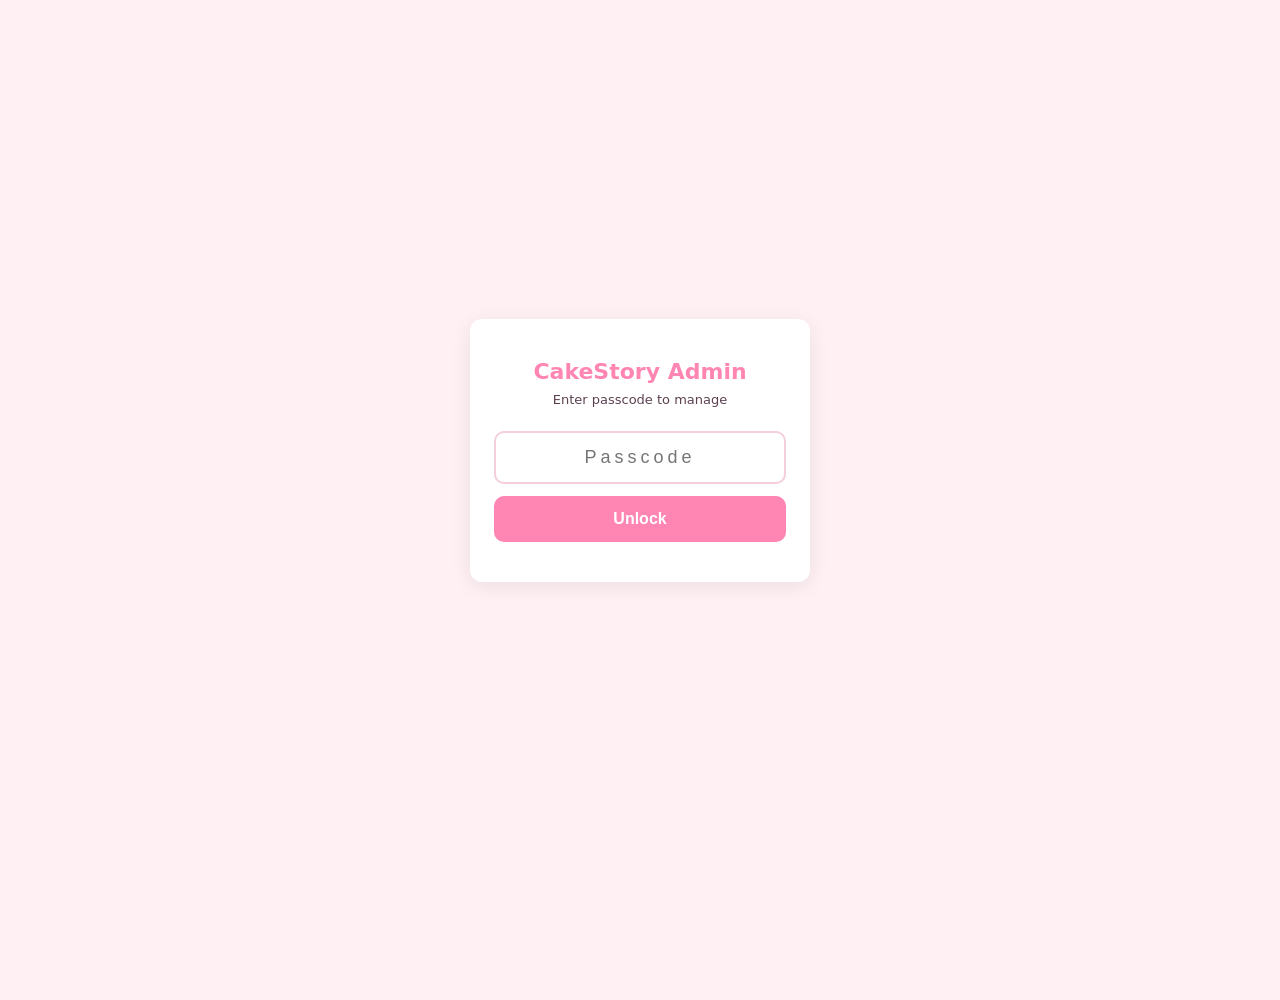
==== admin.html @ 7c19ac12 "add mobile admin CMS panel with localStorage sync" ====
<!DOCTYPE html>
<html lang="en">
<head>
<meta charset="UTF-8">
<meta name="viewport" content="width=device-width,initial-scale=1,maximum-scale=1,user-scalable=no">
<title>CakeStory Admin</title>
<style>
:root{--pink:#FFAEC9;--pink-dark:#FF85B3;--pink-light:#FFE4EE;--green:#8DD47C;--white:#fff;--bg:#fff0f4;--text:#2d1a22;--text-light:#5c4050;--border:#f2cfda;--radius:12px}
*,*::before,*::after{box-sizing:border-box;margin:0;padding:0}
body{font-family:'Segoe UI',system-ui,sans-serif;background:var(--bg);color:var(--text);padding-bottom:100px;-webkit-tap-highlight-color:transparent}
input,textarea,select{font-size:16px}
.lock{display:flex;flex-direction:column;align-items:center;justify-content:center;min-height:100vh;padding:20px}
.lock-card{background:var(--white);border-radius:var(--radius);padding:40px 24px;text-align:center;box-shadow:0 4px 20px rgba(0,0,0,0.08);width:100%;max-width:340px}
.lock-card h1{font-size:22px;color:var(--pink-dark);margin-bottom:8px}
.lock-card p{font-size:13px;color:var(--text-light);margin-bottom:24px}
.lock-card input{width:100%;padding:14px;border:2px solid var(--border);border-radius:10px;text-align:center;font-size:18px;letter-spacing:4px;outline:none;transition:border .2s}
.lock-card input:focus{border-color:var(--pink-dark)}
.lock-card button{width:100%;padding:14px;margin-top:12px;background:var(--pink-dark);color:var(--white);border:none;border-radius:10px;font-size:16px;font-weight:600;cursor:pointer}
.lock-err{color:#e74c3c;font-size:13px;margin-top:8px;display:none}
.hidden{display:none!important}
.header{position:sticky;top:0;z-index:100;background:var(--white);border-bottom:1px solid var(--border);padding:12px 16px;display:flex;align-items:center;justify-content:space-between}
.header h2{font-size:17px;color:var(--pink-dark)}
.header button{background:var(--pink-dark);color:var(--white);border:none;padding:8px 18px;border-radius:20px;font-size:14px;font-weight:600;cursor:pointer}
.tabs{display:flex;overflow-x:auto;gap:6px;padding:10px 16px;background:var(--white);border-bottom:1px solid var(--border);-webkit-overflow-scrolling:touch}
.tab{padding:8px 16px;border-radius:20px;font-size:13px;font-weight:500;white-space:nowrap;cursor:pointer;border:1px solid var(--border);background:var(--white);color:var(--text-light);flex-shrink:0;transition:all .2s}
.tab.active{background:var(--pink-dark);color:var(--white);border-color:var(--pink-dark)}
.content{padding:16px}
.card{background:var(--white);border-radius:var(--radius);padding:16px;margin-bottom:16px;box-shadow:0 1px 4px rgba(0,0,0,0.04)}
.card-title{font-size:15px;font-weight:600;margin-bottom:14px;color:var(--pink-dark);display:flex;align-items:center;gap:8px}
.card-title::before{content:'';width:4px;height:18px;background:var(--pink-dark);border-radius:2px}
label{display:block;font-size:13px;font-weight:600;color:var(--text-light);margin-bottom:4px}
label .required{color:#e74c3c;font-size:11px;font-weight:400;margin-left:4px}
input[type="text"],input[type="url"],textarea,select{width:100%;padding:12px;border:2px solid var(--border);border-radius:10px;font-size:15px;color:var(--text);background:var(--white);outline:none;margin-bottom:12px;transition:border .2s;-webkit-appearance:none}
input:focus,textarea:focus,select:focus{border-color:var(--pink-dark)}
textarea{resize:vertical;min-height:80px}
select{appearance:none;background-image:url("data:image/svg+xml,%3Csvg xmlns='http://www.w3.org/2000/svg' width='12' height='12' viewBox='0 0 12 12'%3E%3Cpath d='M6 8L1 3h10z' fill='%23a87d8e'/%3E%3C/svg%3E");background-repeat:no-repeat;background-position:right 12px center;padding-right:36px}
.inline-group{display:grid;grid-template-columns:1fr 1fr;gap:10px}
.field-note{font-size:11px;color:var(--text-light);margin-top:-8px;margin-bottom:12px}
.preview-thumb{width:100%;height:140px;object-fit:cover;border-radius:8px;margin-bottom:8px;background:var(--bg);border:1px dashed var(--border)}
.no-preview{width:100%;height:140px;border-radius:8px;margin-bottom:8px;background:var(--bg);border:2px dashed var(--border);display:flex;align-items:center;justify-content:center;color:var(--text-light);font-size:13px}
.img-url-row{display:flex;gap:8px}
.img-url-row input{flex:1;margin-bottom:0}
.img-url-row button{padding:12px 16px;background:var(--pink-light);color:var(--pink-dark);border:none;border-radius:10px;font-size:13px;font-weight:600;cursor:pointer;white-space:nowrap}
.feature-row{display:flex;gap:8px;margin-bottom:8px;align-items:center}
.feature-row input{flex:1;margin-bottom:0}
.feature-row button{width:36px;height:36px;border-radius:50%;border:1px solid var(--border);background:var(--white);font-size:18px;cursor:pointer;display:flex;align-items:center;justify-content:center;color:var(--text-light);flex-shrink:0}
.feature-row button.del{color:#e74c3c}
.add-btn{display:inline-block;padding:8px 16px;border:2px dashed var(--border);border-radius:10px;background:none;color:var(--pink-dark);font-size:13px;font-weight:600;cursor:pointer;margin-top:8px;width:100%;text-align:center}
.floating-save{position:fixed;bottom:20px;left:16px;right:16px;background:var(--pink-dark);color:var(--white);padding:16px;border-radius:14px;text-align:center;font-size:17px;font-weight:700;cursor:pointer;z-index:200;box-shadow:0 6px 24px rgba(255,133,179,0.4);border:none;transition:transform .2s,box-shadow .2s}
.floating-save:active{transform:scale(0.97)}
.floating-save.saved{background:var(--green);box-shadow:0 6px 24px rgba(141,212,124,0.4)}
.toast{position:fixed;top:20px;left:50%;transform:translateX(-50%);background:#2d1a22;color:var(--white);padding:12px 24px;border-radius:20px;font-size:14px;font-weight:500;z-index:300;opacity:0;transition:opacity .3s;pointer-events:none}
.toast.show{opacity:1}
.logout-btn{background:none;border:1px solid var(--border);color:var(--text-light);padding:6px 14px;border-radius:16px;font-size:13px;cursor:pointer}
.file-upload-area{border:2px dashed var(--border);border-radius:10px;padding:20px;text-align:center;margin-bottom:12px;cursor:pointer;transition:border .2s}
.file-upload-area:hover{border-color:var(--pink-dark)}
.file-upload-area p{font-size:13px;color:var(--text-light)}
.file-upload-area .icon{font-size:32px;margin-bottom:4px}
.file-upload-area input{display:none}
</style>
</head>
<body>
<div class="lock" id="lockScreen">
  <div class="lock-card">
    <h1>CakeStory Admin</h1>
    <p>Enter passcode to manage</p>
    <input type="password" id="passcode" placeholder="Passcode" maxlength="20" autocomplete="off">
    <button onclick="unlock()">Unlock</button>
    <p class="lock-err" id="lockErr">Wrong passcode</p>
  </div>
</div>
<div class="hidden" id="adminPanel">
  <div class="header">
    <h2>CakeStory CMS</h2>
    <div style="display:flex;gap:8px">
      <button class="logout-btn" onclick="lockScreen()">Lock</button>
      <button onclick="saveAll()" id="topSaveBtn">Save</button>
    </div>
  </div>
  <div class="tabs" id="tabs">
    <div class="tab active" data-tab="hero">Hero</div>
    <div class="tab" data-tab="courses">Courses</div>
    <div class="tab" data-tab="gallery">Gallery</div>
    <div class="tab" data-tab="pricing">Pricing</div>
    <div class="tab" data-tab="instructors">Instructors</div>
    <div class="tab" data-tab="contact">Contact</div>
  </div>
  <div class="content" id="tabContent"></div>
  <button class="floating-save" id="floatingSave" onclick="saveAll()">Save Changes</button>
</div>
<div class="toast" id="toast"></div>

<script>
const PASSCODE = 'cake2025';
let data = null;
let activeTab = 'hero';
let imageCache = {};

function loadDefaults() {
  return {
    hero: {
      brand: 'CakeStory - Cbe',
      badge: 'Award-Winning Cake School',
      title: 'Master the <em>Art</em> of Cake Crafting',
      description: 'From buttercream basics to advanced sugar flowers — learn from industry professionals in our state-of-the-art teaching studio. Your journey to becoming a cake artist starts here.',
      image: 'images/hero-bg.jpg'
    },
    about: {
      label: 'About Us',
      title: 'Where Passion Meets Profession',
      body: 'Founded in 2018, <strong>CakestoryCbe Studio</strong> has trained over 1,200 students in the fine art of cake decoration. Whether you\'re a complete beginner or a seasoned baker looking to refine your skills, our hands-on curriculum meets you where you are.',
      body2: 'We believe cake decorating is equal parts science and creativity. Our instructors bring decades of combined industry experience — from Michelin-starred pastry kitchens to winning international competitions. Every class is limited to <strong>8 students</strong> so you get the attention you deserve.',
      image: 'images/about.png',
      stat1: '1,200+',
      stat1Label: 'Students Trained',
      stat2: '50+',
      stat2Label: 'Course Modules',
      stat3: '98%',
      stat3Label: 'Satisfaction Rate'
    },
    courses: [
      {name:'Cake Foundations',level:'Beginner',description:'Master the essentials — sponge baking, buttercream smoothing, piping basics, and simple fondant work. No experience needed.',price:'$450',duration:'6 Weeks',sessions:'12 Sessions',image:''},
      {name:'Artistic Cake Design',level:'Intermediate',description:'Dive into advanced piping, sugar flowers, hand-painting, tiered construction, and modern drip-cake techniques.',price:'$750',duration:'8 Weeks',sessions:'16 Sessions',image:''},
      {name:'Professional Masterclass',level:'Advanced',description:'Wedding cakes, sculpted cakes, sugar artistry, and business skills for launching your own cake studio.',price:'$1,200',duration:'12 Weeks',sessions:'24 Sessions',image:''}
    ],
    gallery: ['','','','','',''],
    pricing: [
      {name:'Starter',price:'$450',period:'6-week course',features:['Cake Foundations curriculum','12 hands-on sessions','All materials included','Take-home recipe book','Certificate of completion'],featured:false,icon:'🍰'},
      {name:'Artisan',price:'$750',period:'8-week course',features:['Everything in Starter, plus:','Advanced piping & sugar flowers','Tiered cake construction','Hand-painting techniques','Professional tool kit included','Portfolio photoshoot session'],featured:true,icon:'⭐'},
      {name:'Master',price:'$1,200',period:'12-week course',features:['Everything in Artisan, plus:','Wedding cake specialization','Sculpted & novelty cakes','Business launch coaching','Lifetime alumni community','Job placement assistance'],featured:false,icon:'🌟'}
    ],
    instructors: [
      {name:'Sarah Mitchell',role:'Head Pastry Instructor',bio:'Former executive pastry chef at The Ritz. 15+ years of experience in fine pastry and cake artistry.',image:''},
      {name:'David Chen',role:'Sugar Art Specialist',bio:'International sugar-craft competition winner. Known for his breathtaking hand-crafted sugar flowers.',image:''},
      {name:'Elena Rodriguez',role:'Wedding Cake Designer',bio:'Designed cakes for 300+ weddings. Specializes in multi-tier structures and delicate piping work.',image:''},
      {name:'Marcus Okonkwo',role:'Business & Branding Coach',bio:'Helps students turn their passion into a profitable cake business. Built his own bakery from the ground up.',image:''}
    ],
    contact: {address:'742 Sweet Avenue, Suite 101<br>Portland, OR 97201',phone:'(503) 555-0147',email:'hello@cakestorycbe.com',hours:'Mon – Fri: 9:00 AM – 7:00 PM<br>Saturday: 10:00 AM – 4:00 PM<br>Sunday: Closed'},
    testimonials: [
      {text:'I walked in not knowing how to hold a piping bag. Six months later, I landed my first wedding cake client. The instructors are incredibly patient and genuinely care about your progress.',name:'Amanda K.',role:'Cake Foundations Graduate, 2024'},
      {text:'The Masterclass was transformative. I left with a portfolio, a business plan, and the confidence to open my own cake studio. Best investment I\'ve ever made.',name:'James T.',role:'Masterclass Graduate, 2024'},
      {text:'I took the Artistic Cake Design course as a hobby baker. The sugar flower module alone was worth the price. My family couldn\'t believe I made the cake for my daughter\'s birthday!',name:'Priya M.',role:'Artistic Design Graduate, 2024'}
    ]
  };
}

function loadData() {
  const stored = localStorage.getItem('cakeStoryData');
  if (stored) {
    try {
      const parsed = JSON.parse(stored);
      data = deepMerge(loadDefaults(), parsed);
    } catch(e) {
      data = loadDefaults();
    }
  } else {
    data = loadDefaults();
  }
}

function deepMerge(target, source) {
  const output = JSON.parse(JSON.stringify(target));
  for (const key of Object.keys(source)) {
    if (source[key] && typeof source[key] === 'object' && !Array.isArray(source[key]) && output[key] && typeof output[key] === 'object' && !Array.isArray(output[key])) {
      output[key] = deepMerge(output[key], source[key]);
    } else {
      output[key] = source[key];
    }
  }
  return output;
}

function unlock() {
  const pass = document.getElementById('passcode').value;
  if (pass === PASSCODE) {
    document.getElementById('lockScreen').classList.add('hidden');
    document.getElementById('adminPanel').classList.remove('hidden');
    loadData();
    renderTab(activeTab);
    document.getElementById('passcode').value = '';
    document.getElementById('lockErr').style.display = 'none';
  } else {
    document.getElementById('lockErr').style.display = 'block';
  }
}

function lockScreen() {
  document.getElementById('lockScreen').classList.remove('hidden');
  document.getElementById('adminPanel').classList.add('hidden');
  localStorage.setItem('cakeStory_adminLocked', '1');
}

document.getElementById('passcode').addEventListener('keydown', function(e) {
  if (e.key === 'Enter') unlock();
});

window.addEventListener('DOMContentLoaded', function() {
  if (localStorage.getItem('cakeStory_adminLocked') === '1') {
    lockScreen();
  }
});

document.getElementById('tabs').addEventListener('click', function(e) {
  if (e.target.classList.contains('tab')) {
    document.querySelectorAll('.tab').forEach(t => t.classList.remove('active'));
    e.target.classList.add('active');
    activeTab = e.target.dataset.tab;
    renderTab(activeTab);
    window.scrollTo(0, 0);
  }
});

function toast(msg) {
  const t = document.getElementById('toast');
  t.textContent = msg;
  t.classList.add('show');
  clearTimeout(t._tid);
  t._tid = setTimeout(() => t.classList.remove('show'), 2000);
}

function saveAll() {
  if (!data) return;
  readFormData(activeTab);
  const diff = {};
  collectDiff(data, loadDefaults(), diff);
  localStorage.setItem('cakeStoryData', JSON.stringify(diff));
  const btn = document.getElementById('floatingSave');
  btn.textContent = 'Saved!';
  btn.classList.add('saved');
  setTimeout(() => { btn.textContent = 'Save Changes'; btn.classList.remove('saved'); }, 1800);
  toast('Saved! Main site will update.');
}

function collectDiff(current, defaults, output) {
  for (const key of Object.keys(current)) {
    if (Array.isArray(current[key])) {
      const arrDiff = [];
      let hasChange = false;
      for (let i = 0; i < current[key].length; i++) {
        if (typeof current[key][i] === 'object') {
          const itemDiff = {};
          collectDiff(current[key][i], (defaults[key] && defaults[key][i]) || {}, itemDiff);
          if (Object.keys(itemDiff).length > 0) { arrDiff[i] = itemDiff; hasChange = true; }
        } else if (current[key][i] !== ((defaults[key] && defaults[key][i] !== undefined) ? defaults[key][i] : '')) {
          if (!arrDiff[i]) arrDiff[i] = {};
          if (!arrDiff[i]._v) arrDiff[i] = current[key][i];
          hasChange = true;
        }
      }
      if (hasChange) output[key] = arrDiff;
    } else if (typeof current[key] === 'object' && current[key] !== null) {
      const subDiff = {};
      collectDiff(current[key], defaults[key] || {}, subDiff);
      if (Object.keys(subDiff).length > 0) output[key] = subDiff;
    } else if (current[key] !== defaults[key]) {
      output[key] = current[key];
    }
  }
}

function readFormData(tab) {
  if (tab === 'hero') {
    data.hero.title = document.getElementById('f_hero_title').value;
    data.hero.badge = document.getElementById('f_hero_badge').value;
    data.hero.description = document.getElementById('f_hero_desc').value;
    data.hero.image = document.getElementById('f_hero_image').value;
    data.about.title = document.getElementById('f_about_title').value;
    data.about.body = document.getElementById('f_about_body').value;
    data.about.body2 = document.getElementById('f_about_body2').value;
    data.about.image = document.getElementById('f_about_image').value;
    data.about.stat1 = document.getElementById('f_stat1').value;
    data.about.stat1Label = document.getElementById('f_stat1l').value;
    data.about.stat2 = document.getElementById('f_stat2').value;
    data.about.stat2Label = document.getElementById('f_stat2l').value;
    data.about.stat3 = document.getElementById('f_stat3').value;
    data.about.stat3Label = document.getElementById('f_stat3l').value;
  } else if (tab === 'courses') {
    data.courses.forEach((c, i) => {
      c.name = document.getElementById('fc_name' + i).value;
      c.level = document.getElementById('fc_level' + i).value;
      c.description = document.getElementById('fc_desc' + i).value;
      c.price = document.getElementById('fc_price' + i).value;
      c.duration = document.getElementById('fc_dur' + i).value;
      c.sessions = document.getElementById('fc_sess' + i).value;
      c.image = document.getElementById('fc_img' + i).value;
    });
  } else if (tab === 'gallery') {
    data.gallery.forEach((g, i) => {
      data.gallery[i] = document.getElementById('fg_img' + i).value;
    });
  } else if (tab === 'pricing') {
    data.pricing.forEach((p, i) => {
      p.name = document.getElementById('fp_name' + i).value;
      p.price = document.getElementById('fp_price' + i).value;
      p.period = document.getElementById('fp_period' + i).value;
      const featEls = document.querySelectorAll('[data-pricing=' + i + '] .feature-row input');
      p.features = Array.from(featEls).map(el => el.value).filter(v => v.trim());
    });
  } else if (tab === 'instructors') {
    data.instructors.forEach((ins, i) => {
      ins.name = document.getElementById('fi_name' + i).value;
      ins.role = document.getElementById('fi_role' + i).value;
      ins.bio = document.getElementById('fi_bio' + i).value;
      ins.image = document.getElementById('fi_img' + i).value;
    });
  } else if (tab === 'contact') {
    data.contact.address = document.getElementById('fc_addr').value;
    data.contact.phone = document.getElementById('fc_phone').value;
    data.contact.email = document.getElementById('fc_email').value;
    data.contact.hours = document.getElementById('fc_hours').value;
  }
}

function renderTab(tab) {
  readFormData(activeTab);
  const c = document.getElementById('tabContent');
  switch(tab) {
    case 'hero': c.innerHTML = renderHero(); break;
    case 'courses': c.innerHTML = renderCourses(); break;
    case 'gallery': c.innerHTML = renderGallery(); break;
    case 'pricing': c.innerHTML = renderPricing(); break;
    case 'instructors': c.innerHTML = renderInstructors(); break;
    case 'contact': c.innerHTML = renderContact(); break;
  }
}

function renderHero() {
  const h = data.hero, a = data.about;
  return `
  <div class="card"><div class="card-title">Hero Section</div>
    <label>Brand Name</label><input id="f_hero_brand" value="${esc(h.brand)}" disabled>
    <label>Badge</label><input id="f_hero_badge" value="${esc(h.badge)}">
    <label>Title <span class="required">(HTML allowed)</span></label><input id="f_hero_title" value="${esc(h.title)}">
    <label>Description</label><textarea id="f_hero_desc">${esc(h.description)}</textarea>
    <label>Hero Image URL</label><div class="img-url-row"><input id="f_hero_image" value="${esc(h.image)}"><button onclick="previewImg('f_hero_image','preview_hero')">Preview</button></div>
    ${previewHTML('preview_hero', h.image)}
  </div>
  <div class="card"><div class="card-title">About Section</div>
    <label>About Title</label><input id="f_about_title" value="${esc(a.title)}">
    <label>About Body 1 <span class="required">(HTML allowed)</span></label><textarea id="f_about_body">${esc(a.body)}</textarea>
    <label>About Body 2</label><textarea id="f_about_body2">${esc(a.body2)}</textarea>
    <label>About Image URL</label><div class="img-url-row"><input id="f_about_image" value="${esc(a.image)}"><button onclick="previewImg('f_about_image','preview_about')">Preview</button></div>
    ${previewHTML('preview_about', a.image)}
    <label>Stats</label>
    <div class="inline-group">
      <div><label>Stat 1 Number</label><input id="f_stat1" value="${esc(a.stat1)}"></div>
      <div><label>Stat 1 Label</label><input id="f_stat1l" value="${esc(a.stat1Label)}"></div>
    </div>
    <div class="inline-group">
      <div><label>Stat 2 Number</label><input id="f_stat2" value="${esc(a.stat2)}"></div>
      <div><label>Stat 2 Label</label><input id="f_stat2l" value="${esc(a.stat2Label)}"></div>
    </div>
    <div class="inline-group">
      <div><label>Stat 3 Number</label><input id="f_stat3" value="${esc(a.stat3)}"></div>
      <div><label>Stat 3 Label</label><input id="f_stat3l" value="${esc(a.stat3Label)}"></div>
    </div>
  </div>`;
}

function renderCourses() {
  return data.courses.map((c, i) => `
    <div class="card">
      <div class="card-title">Course ${i+1}</div>
      <label>Course Name</label><input id="fc_name${i}" value="${esc(c.name)}">
      <label>Level</label><select id="fc_level${i}">
        <option ${c.level==='Beginner'?'selected':''}>Beginner</option>
        <option ${c.level==='Intermediate'?'selected':''}>Intermediate</option>
        <option ${c.level==='Advanced'?'selected':''}>Advanced</option>
      </select>
      <label>Description</label><textarea id="fc_desc${i}">${esc(c.description)}</textarea>
      <div class="inline-group">
        <div><label>Price</label><input id="fc_price${i}" value="${esc(c.price)}" placeholder="$450"></div>
        <div><label>Duration</label><input id="fc_dur${i}" value="${esc(c.duration)}" placeholder="6 Weeks"></div>
      </div>
      <div class="inline-group">
        <div><label>Sessions</label><input id="fc_sess${i}" value="${esc(c.sessions)}" placeholder="12 Sessions"></div>
      </div>
      <label>Course Image URL</label><div class="img-url-row"><input id="fc_img${i}" value="${esc(c.image||'')}" placeholder="https://..."><button onclick="previewImg('fc_img${i}','preview_c${i}')">Preview</button></div>
      ${previewHTML('preview_c'+i, c.image||'')}
    </div>
  `).join('');
}

function renderGallery() {
  return data.gallery.map((g, i) => `
    <div class="card">
      <div class="card-title">Gallery Image ${i+1}</div>
      <label>Image URL</label>
      <div class="img-url-row"><input id="fg_img${i}" value="${esc(g||'')}" placeholder="https://..."><button onclick="previewImg('fg_img${i}','preview_g${i}')">Preview</button></div>
      ${previewHTML('preview_g'+i, g||'')}
    </div>
  `).join('');
}

function renderPricing() {
  return data.pricing.map((p, i) => `
    <div class="card" data-pricing="${i}">
      <div class="card-title">${p.featured ? '⭐ Featured: ' : ''}${esc(p.name)} Plan</div>
      <label>Plan Name</label><input id="fp_name${i}" value="${esc(p.name)}">
      <div class="inline-group">
        <div><label>Price</label><input id="fp_price${i}" value="${esc(p.price)}"></div>
        <div><label>Period</label><input id="fp_period${i}" value="${esc(p.period)}"></div>
      </div>
      <label>Features</label>
      <div id="features${i}">
        ${(p.features||[]).map((f, j) => `
          <div class="feature-row">
            <input value="${esc(f)}" placeholder="Feature ${j+1}">
            <button class="del" onclick="this.parentElement.remove()" title="Remove">×</button>
          </div>
        `).join('')}
      </div>
      <button class="add-btn" onclick="addFeature(${i})">+ Add Feature</button>
    </div>
  `).join('');
}

function addFeature(idx) {
  const container = document.getElementById('features' + idx);
  const row = document.createElement('div');
  row.className = 'feature-row';
  row.innerHTML = `<input value="" placeholder="New feature"><button class="del" onclick="this.parentElement.remove()" title="Remove">×</button>`;
  container.appendChild(row);
}

function renderInstructors() {
  return data.instructors.map((ins, i) => `
    <div class="card">
      <div class="card-title">Instructor ${i+1}</div>
      <label>Name</label><input id="fi_name${i}" value="${esc(ins.name)}">
      <label>Role</label><input id="fi_role${i}" value="${esc(ins.role)}">
      <label>Bio</label><textarea id="fi_bio${i}">${esc(ins.bio)}</textarea>
      <label>Photo URL</label><div class="img-url-row"><input id="fi_img${i}" value="${esc(ins.image||'')}" placeholder="https://..."><button onclick="previewImg('fi_img${i}','preview_i${i}')">Preview</button></div>
      ${previewHTML('preview_i'+i, ins.image||'')}
    </div>
  `).join('');
}

function renderContact() {
  const c = data.contact;
  return `
  <div class="card"><div class="card-title">Contact Info</div>
    <label>Address <span class="required">(HTML allowed for line breaks)</span></label><textarea id="fc_addr">${esc(c.address)}</textarea>
    <label>Phone</label><input id="fc_phone" value="${esc(c.phone)}">
    <label>Email</label><input id="fc_email" value="${esc(c.email)}">
    <label>Hours <span class="required">(HTML allowed)</span></label><textarea id="fc_hours">${esc(c.hours)}</textarea>
  </div>`;
}

function previewImg(inputId, previewId) {
  const url = document.getElementById(inputId).value.trim();
  const preview = document.getElementById(previewId);
  if (!preview) return;
  if (url) {
    preview.innerHTML = `<img src="${esc(url)}" class="preview-thumb" onerror="this.parentElement.innerHTML='<div class=\\'no-preview\\'>Image not found</div>'">`;
  } else {
    preview.innerHTML = '';
  }
}

function previewHTML(id, url) {
  if (url) {
    return `<div id="${id}"><img src="${esc(url)}" class="preview-thumb" onerror="this.parentElement.innerHTML='<div class=\\'no-preview\\'>Image not found</div>'"></div>`;
  }
  return `<div id="${id}"></div>`;
}

function esc(s) {
  return String(s).replace(/&/g, '&amp;').replace(/"/g, '&quot;').replace(/</g, '&lt;').replace(/>/g, '&gt;');
}
</script>
</body>
</html>
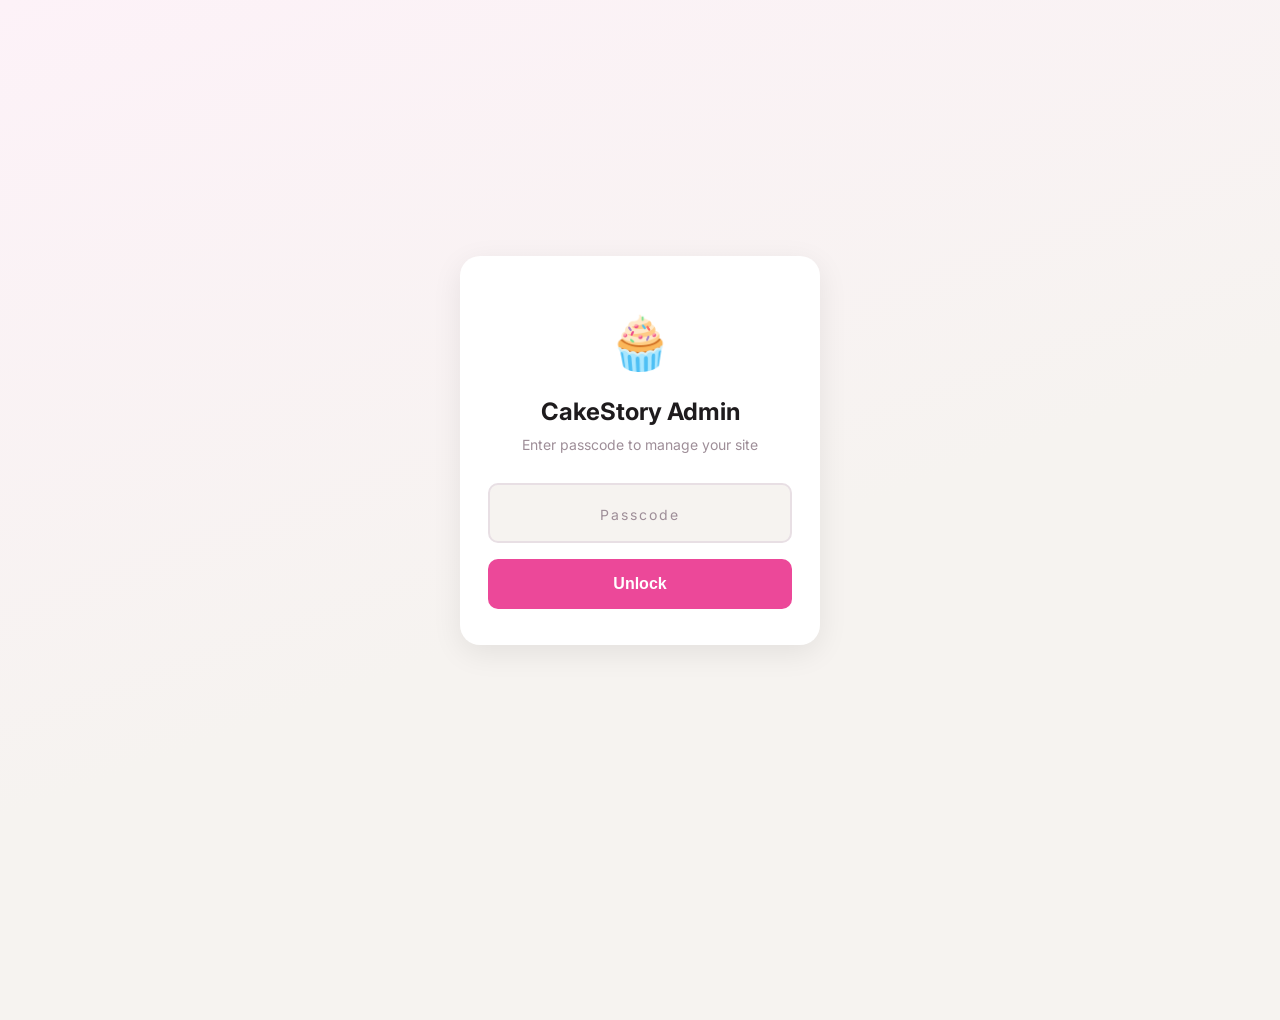
==== commit 5c8d3247: "complete admin UI redesign with modern mobile-first design" ====
--- a/admin.html
+++ b/admin.html
@@ -2,472 +2,719 @@
 <html lang="en">
 <head>
 <meta charset="UTF-8">
-<meta name="viewport" content="width=device-width,initial-scale=1,maximum-scale=1,user-scalable=no">
+<meta name="viewport" content="width=device-width,initial-scale=1,maximum-scale=1,user-scalable=no,viewport-fit=cover">
 <title>CakeStory Admin</title>
+<link rel="preconnect" href="https://fonts.googleapis.com">
+<link rel="preconnect" href="https://fonts.gstatic.com" crossorigin>
+<link href="https://fonts.googleapis.com/css2?family=Inter:wght@400;500;600;700&display=swap" rel="stylesheet">
 <style>
-:root{--pink:#FFAEC9;--pink-dark:#FF85B3;--pink-light:#FFE4EE;--green:#8DD47C;--white:#fff;--bg:#fff0f4;--text:#2d1a22;--text-light:#5c4050;--border:#f2cfda;--radius:12px}
+:root{
+  --bg:#f6f3f0;
+  --surface:#ffffff;
+  --surface2:#fdf2f7;
+  --pink:#f472b6;
+  --pink2:#ec4899;
+  --pink-light:#fce7f3;
+  --pink-bg:#fdf2f8;
+  --green:#10b981;
+  --green-light:#d1fae5;
+  --red:#ef4444;
+  --red-light:#fee2e2;
+  --text:#1e1b1d;
+  --text2:#5c4b55;
+  --text3:#9e8e98;
+  --border:#e8dfe4;
+  --border2:#f0e8ec;
+  --shadow:0 1px 2px rgba(0,0,0,.04);
+  --shadow-md:0 4px 12px rgba(0,0,0,.06);
+  --shadow-lg:0 8px 30px rgba(0,0,0,.08);
+  --radius:16px;
+  --radius-sm:10px;
+  --radius-xs:8px;
+}
 *,*::before,*::after{box-sizing:border-box;margin:0;padding:0}
-body{font-family:'Segoe UI',system-ui,sans-serif;background:var(--bg);color:var(--text);padding-bottom:100px;-webkit-tap-highlight-color:transparent}
-input,textarea,select{font-size:16px}
-.lock{display:flex;flex-direction:column;align-items:center;justify-content:center;min-height:100vh;padding:20px}
-.lock-card{background:var(--white);border-radius:var(--radius);padding:40px 24px;text-align:center;box-shadow:0 4px 20px rgba(0,0,0,0.08);width:100%;max-width:340px}
-.lock-card h1{font-size:22px;color:var(--pink-dark);margin-bottom:8px}
-.lock-card p{font-size:13px;color:var(--text-light);margin-bottom:24px}
-.lock-card input{width:100%;padding:14px;border:2px solid var(--border);border-radius:10px;text-align:center;font-size:18px;letter-spacing:4px;outline:none;transition:border .2s}
-.lock-card input:focus{border-color:var(--pink-dark)}
-.lock-card button{width:100%;padding:14px;margin-top:12px;background:var(--pink-dark);color:var(--white);border:none;border-radius:10px;font-size:16px;font-weight:600;cursor:pointer}
-.lock-err{color:#e74c3c;font-size:13px;margin-top:8px;display:none}
+html{scroll-behavior:smooth;-webkit-tap-highlight-color:transparent}
+body{
+  font-family:'Inter',-apple-system,sans-serif;
+  background:var(--bg);
+  color:var(--text);
+  padding-bottom:120px;
+  font-size:15px;
+  line-height:1.5;
+  -webkit-font-smoothing:antialiased;
+}
+img{max-width:100%;display:block}
+input,textarea,select{font-family:inherit;font-size:16px}
+
+/* Lock Screen */
+.lock-screen{
+  display:flex;align-items:center;justify-content:center;
+  min-height:100vh;min-height:100dvh;
+  padding:24px;
+  background:linear-gradient(160deg,var(--pink-bg) 0%,var(--bg) 60%);
+}
+.lock-card{
+  background:var(--surface);border-radius:20px;
+  padding:48px 28px 36px;
+  text-align:center;
+  box-shadow:var(--shadow-lg);
+  width:100%;max-width:360px;
+}
+.lock-icon{font-size:52px;margin-bottom:12px}
+.lock-card h1{font-size:24px;font-weight:700;color:var(--text);margin-bottom:4px}
+.lock-card p.sub{font-size:14px;color:var(--text3);margin-bottom:28px}
+.lock-card input{
+  width:100%;padding:16px;
+  background:var(--bg);border:2px solid var(--border);
+  border-radius:var(--radius-sm);text-align:center;
+  font-size:20px;letter-spacing:6px;font-weight:600;
+  outline:none;color:var(--text);transition:all .2s;
+}
+.lock-card input:focus{border-color:var(--pink);background:var(--surface);box-shadow:0 0 0 3px rgba(244,114,182,.1)}
+.lock-card input::placeholder{color:var(--text3);letter-spacing:2px;font-size:14px;font-weight:400}
+.lock-card button{
+  width:100%;padding:16px;margin-top:16px;
+  background:var(--pink2);color:#fff;
+  border:none;border-radius:var(--radius-sm);
+  font-size:16px;font-weight:600;cursor:pointer;
+  transition:all .2s;
+}
+.lock-card button:active{transform:scale(.98);background:var(--pink)}
+.lock-err{color:var(--red);font-size:13px;margin-top:12px;display:none;font-weight:500}
+
 .hidden{display:none!important}
-.header{position:sticky;top:0;z-index:100;background:var(--white);border-bottom:1px solid var(--border);padding:12px 16px;display:flex;align-items:center;justify-content:space-between}
-.header h2{font-size:17px;color:var(--pink-dark)}
-.header button{background:var(--pink-dark);color:var(--white);border:none;padding:8px 18px;border-radius:20px;font-size:14px;font-weight:600;cursor:pointer}
-.tabs{display:flex;overflow-x:auto;gap:6px;padding:10px 16px;background:var(--white);border-bottom:1px solid var(--border);-webkit-overflow-scrolling:touch}
-.tab{padding:8px 16px;border-radius:20px;font-size:13px;font-weight:500;white-space:nowrap;cursor:pointer;border:1px solid var(--border);background:var(--white);color:var(--text-light);flex-shrink:0;transition:all .2s}
-.tab.active{background:var(--pink-dark);color:var(--white);border-color:var(--pink-dark)}
-.content{padding:16px}
-.card{background:var(--white);border-radius:var(--radius);padding:16px;margin-bottom:16px;box-shadow:0 1px 4px rgba(0,0,0,0.04)}
-.card-title{font-size:15px;font-weight:600;margin-bottom:14px;color:var(--pink-dark);display:flex;align-items:center;gap:8px}
-.card-title::before{content:'';width:4px;height:18px;background:var(--pink-dark);border-radius:2px}
-label{display:block;font-size:13px;font-weight:600;color:var(--text-light);margin-bottom:4px}
-label .required{color:#e74c3c;font-size:11px;font-weight:400;margin-left:4px}
-input[type="text"],input[type="url"],textarea,select{width:100%;padding:12px;border:2px solid var(--border);border-radius:10px;font-size:15px;color:var(--text);background:var(--white);outline:none;margin-bottom:12px;transition:border .2s;-webkit-appearance:none}
-input:focus,textarea:focus,select:focus{border-color:var(--pink-dark)}
-textarea{resize:vertical;min-height:80px}
-select{appearance:none;background-image:url("data:image/svg+xml,%3Csvg xmlns='http://www.w3.org/2000/svg' width='12' height='12' viewBox='0 0 12 12'%3E%3Cpath d='M6 8L1 3h10z' fill='%23a87d8e'/%3E%3C/svg%3E");background-repeat:no-repeat;background-position:right 12px center;padding-right:36px}
-.inline-group{display:grid;grid-template-columns:1fr 1fr;gap:10px}
-.field-note{font-size:11px;color:var(--text-light);margin-top:-8px;margin-bottom:12px}
-.preview-thumb{width:100%;height:140px;object-fit:cover;border-radius:8px;margin-bottom:8px;background:var(--bg);border:1px dashed var(--border)}
-.no-preview{width:100%;height:140px;border-radius:8px;margin-bottom:8px;background:var(--bg);border:2px dashed var(--border);display:flex;align-items:center;justify-content:center;color:var(--text-light);font-size:13px}
-.img-url-row{display:flex;gap:8px}
-.img-url-row input{flex:1;margin-bottom:0}
-.img-url-row button{padding:12px 16px;background:var(--pink-light);color:var(--pink-dark);border:none;border-radius:10px;font-size:13px;font-weight:600;cursor:pointer;white-space:nowrap}
-.feature-row{display:flex;gap:8px;margin-bottom:8px;align-items:center}
+
+/* Header */
+.header{
+  position:sticky;top:0;z-index:100;
+  background:rgba(255,255,255,.85);backdrop-filter:blur(20px);
+  -webkit-backdrop-filter:blur(20px);
+  border-bottom:1px solid var(--border2);
+  padding:14px 20px;
+  display:flex;align-items:center;justify-content:space-between;
+}
+.header-left{display:flex;align-items:center;gap:10px}
+.header-avatar{
+  width:38px;height:38px;border-radius:50%;
+  background:linear-gradient(135deg,var(--pink),var(--pink2));
+  display:flex;align-items:center;justify-content:center;
+  color:#fff;font-weight:700;font-size:16px;
+}
+.header-info h2{font-size:17px;font-weight:700;color:var(--text);line-height:1.2}
+.header-info span{font-size:12px;color:var(--text3);font-weight:500}
+.header-actions{display:flex;gap:8px}
+.btn-icon{
+  width:38px;height:38px;border-radius:50%;
+  border:1px solid var(--border);background:var(--surface);
+  display:flex;align-items:center;justify-content:center;
+  cursor:pointer;transition:all .2s;color:var(--text2);
+}
+.btn-icon:active{background:var(--bg)}
+.btn-save{
+  padding:10px 20px;border-radius:20px;
+  background:var(--pink2);color:#fff;
+  border:none;font-weight:600;font-size:14px;
+  cursor:pointer;transition:all .2s;
+}
+.btn-save:active{transform:scale(.97);background:var(--pink)}
+
+/* Tabs */
+.tabs-wrap{
+  background:var(--surface);border-bottom:1px solid var(--border2);
+  padding:8px 12px;overflow:hidden;
+}
+.tabs{
+  display:flex;gap:6px;overflow-x:auto;padding:4px 4px;
+  -webkit-overflow-scrolling:touch;scrollbar-width:none;
+}
+.tabs::-webkit-scrollbar{display:none}
+.tab{
+  padding:10px 18px;border-radius:20px;
+  font-size:13px;font-weight:600;white-space:nowrap;
+  cursor:pointer;border:none;background:transparent;
+  color:var(--text3);transition:all .2s;
+  display:flex;align-items:center;gap:6px;
+  flex-shrink:0;
+}
+.tab .tab-icon{font-size:15px;line-height:1}
+.tab.active{background:var(--pink2);color:#fff;box-shadow:0 2px 8px rgba(236,72,153,.3)}
+.tab:not(.active):active{background:var(--bg)}
+
+/* Content */
+.content{padding:12px 16px}
+
+/* Cards */
+.card{
+  background:var(--surface);border-radius:var(--radius);
+  padding:20px;margin-bottom:14px;
+  box-shadow:var(--shadow);
+  border:1px solid var(--border2);
+}
+.card-header{
+  display:flex;align-items:center;gap:10px;
+  margin-bottom:20px;padding-bottom:14px;
+  border-bottom:1px solid var(--border2);
+}
+.card-dot{
+  width:8px;height:8px;border-radius:50%;
+  background:var(--pink2);flex-shrink:0;
+}
+.card-title{font-size:16px;font-weight:700;color:var(--text)}
+
+/* Form */
+.form-label{
+  display:block;font-size:12px;font-weight:600;
+  color:var(--text3);text-transform:uppercase;
+  letter-spacing:.5px;margin-bottom:6px;
+}
+.form-input,.form-textarea,.form-select{
+  width:100%;padding:14px 16px;
+  background:var(--bg);border:1.5px solid var(--border);
+  border-radius:var(--radius-xs);font-size:15px;
+  color:var(--text);outline:none;
+  transition:all .2s;margin-bottom:16px;
+}
+.form-input:focus,.form-textarea:focus,.form-select:focus{
+  border-color:var(--pink);background:var(--surface);
+  box-shadow:0 0 0 3px rgba(244,114,182,.08);
+}
+.form-input::placeholder,.form-textarea::placeholder{color:var(--text3)}
+.form-textarea{resize:vertical;min-height:90px}
+.form-select{
+  appearance:none;
+  background-image:url("data:image/svg+xml,%3Csvg xmlns='http://www.w3.org/2000/svg' width='16' height='16' viewBox='0 0 16 16'%3E%3Cpath d='M4 6l4 4 4-4' fill='none' stroke='%239e8e98' stroke-width='2' stroke-linecap='round'/%3E%3C/svg%3E");
+  background-repeat:no-repeat;background-position:right 12px center;
+  padding-right:40px;cursor:pointer;
+}
+.form-row{display:grid;grid-template-columns:1fr 1fr;gap:12px}
+
+/* Image Block */
+.img-block{margin-bottom:16px}
+.img-block-label{
+  font-size:12px;font-weight:600;color:var(--text3);
+  text-transform:uppercase;letter-spacing:.5px;margin-bottom:8px;
+}
+.img-preview-wrap{
+  position:relative;border-radius:var(--radius-xs);
+  overflow:hidden;background:var(--bg);
+  margin-bottom:10px;
+}
+.img-preview-wrap img{
+  width:100%;height:180px;object-fit:cover;display:block;
+}
+.img-empty{
+  width:100%;height:140px;display:flex;
+  flex-direction:column;align-items:center;justify-content:center;
+  color:var(--text3);gap:8px;
+  border:2px dashed var(--border);border-radius:var(--radius-xs);
+}
+.img-empty .empty-icon{font-size:32px;opacity:0.5}
+.img-empty .empty-text{font-size:13px;font-weight:500}
+.img-actions{display:flex;gap:8px;flex-wrap:wrap}
+.btn-gallery{
+  flex:1;min-width:130px;padding:12px 16px;
+  background:var(--pink-light);color:var(--pink2);
+  border:1.5px dashed var(--pink);border-radius:var(--radius-xs);
+  font-size:14px;font-weight:600;cursor:pointer;
+  display:flex;align-items:center;justify-content:center;
+  gap:8px;transition:all .2s;
+}
+.btn-gallery:active{background:var(--pink);color:#fff;border-style:solid}
+.btn-gallery svg{width:18px;height:18px;flex-shrink:0}
+.btn-url{
+  padding:12px 16px;background:var(--surface);
+  color:var(--text2);border:1.5px solid var(--border);
+  border-radius:var(--radius-xs);font-size:13px;
+  font-weight:600;cursor:pointer;transition:all .2s;
+  display:flex;align-items:center;gap:6px;
+  min-width:70px;justify-content:center;
+}
+.btn-url svg{width:16px;height:16px}
+.btn-url:active{background:var(--bg)}
+.btn-remove{
+  padding:8px 14px;background:var(--red-light);
+  color:var(--red);border:none;border-radius:var(--radius-xs);
+  font-size:12px;font-weight:600;cursor:pointer;
+  transition:all .2s;
+}
+.btn-remove:active{background:#fecaca}
+.url-row{
+  display:none;margin-top:8px;
+  background:var(--bg);border-radius:var(--radius-xs);
+  padding:6px;gap:6px;
+}
+.url-row.show{display:flex}
+.url-row input{flex:1;margin-bottom:0;padding:10px 14px;font-size:14px}
+.url-row button{
+  padding:10px 16px;background:var(--pink-light);
+  color:var(--pink2);border:none;border-radius:var(--radius-xs);
+  font-weight:600;font-size:13px;cursor:pointer;
+}
+.img-file-input{display:none}
+
+/* Features */
+.feature-list{margin-bottom:12px}
+.feature-row{
+  display:flex;gap:8px;margin-bottom:8px;align-items:center;
+}
 .feature-row input{flex:1;margin-bottom:0}
-.feature-row button{width:36px;height:36px;border-radius:50%;border:1px solid var(--border);background:var(--white);font-size:18px;cursor:pointer;display:flex;align-items:center;justify-content:center;color:var(--text-light);flex-shrink:0}
-.feature-row button.del{color:#e74c3c}
-.add-btn{display:inline-block;padding:8px 16px;border:2px dashed var(--border);border-radius:10px;background:none;color:var(--pink-dark);font-size:13px;font-weight:600;cursor:pointer;margin-top:8px;width:100%;text-align:center}
-.floating-save{position:fixed;bottom:20px;left:16px;right:16px;background:var(--pink-dark);color:var(--white);padding:16px;border-radius:14px;text-align:center;font-size:17px;font-weight:700;cursor:pointer;z-index:200;box-shadow:0 6px 24px rgba(255,133,179,0.4);border:none;transition:transform .2s,box-shadow .2s}
-.floating-save:active{transform:scale(0.97)}
-.floating-save.saved{background:var(--green);box-shadow:0 6px 24px rgba(141,212,124,0.4)}
-.toast{position:fixed;top:20px;left:50%;transform:translateX(-50%);background:#2d1a22;color:var(--white);padding:12px 24px;border-radius:20px;font-size:14px;font-weight:500;z-index:300;opacity:0;transition:opacity .3s;pointer-events:none}
-.toast.show{opacity:1}
-.logout-btn{background:none;border:1px solid var(--border);color:var(--text-light);padding:6px 14px;border-radius:16px;font-size:13px;cursor:pointer}
-.file-upload-area{border:2px dashed var(--border);border-radius:10px;padding:20px;text-align:center;margin-bottom:12px;cursor:pointer;transition:border .2s}
-.file-upload-area:hover{border-color:var(--pink-dark)}
-.file-upload-area p{font-size:13px;color:var(--text-light)}
-.file-upload-area .icon{font-size:32px;margin-bottom:4px}
-.file-upload-area input{display:none}
+.btn-feature-del{
+  width:36px;height:36px;border-radius:50%;
+  border:1px solid var(--border);background:var(--surface);
+  font-size:16px;cursor:pointer;display:flex;
+  align-items:center;justify-content:center;
+  color:var(--text3);flex-shrink:0;transition:all .2s;
+}
+.btn-feature-del:active{background:var(--red-light);color:var(--red);border-color:var(--red)}
+.btn-add-feature{
+  width:100%;padding:12px;border:1.5px dashed var(--border);
+  border-radius:var(--radius-xs);background:transparent;
+  color:var(--pink2);font-size:13px;font-weight:600;
+  cursor:pointer;transition:all .2s;
+}
+.btn-add-feature:active{background:var(--pink-light);border-color:var(--pink)}
+
+/* Floating Save */
+.floating-bar{
+  position:fixed;bottom:0;left:0;right:0;
+  padding:12px 16px;padding-bottom:max(12px,env(safe-area-inset-bottom));
+  background:rgba(255,255,255,.9);backdrop-filter:blur(20px);
+  -webkit-backdrop-filter:blur(20px);
+  border-top:1px solid var(--border2);
+  z-index:200;display:flex;gap:10px;
+}
+.btn-save-main{
+  flex:1;padding:16px;
+  background:var(--pink2);color:#fff;
+  border:none;border-radius:var(--radius-sm);
+  font-size:16px;font-weight:700;cursor:pointer;
+  transition:all .2s;letter-spacing:.3px;
+}
+.btn-save-main:active{transform:scale(.98);background:var(--pink)}
+.btn-save-main.saved{background:var(--green)}
+.btn-preview{
+  padding:16px 20px;background:var(--surface2);
+  color:var(--pink2);border:none;border-radius:var(--radius-sm);
+  font-size:14px;font-weight:600;cursor:pointer;
+  transition:all .2s;white-space:nowrap;
+}
+.btn-preview:active{background:var(--pink-light)}
+
+/* Toast */
+.toast{
+  position:fixed;top:24px;left:50%;transform:translateX(-50%);
+  padding:12px 28px;border-radius:24px;
+  font-size:14px;font-weight:600;
+  z-index:300;opacity:0;pointer-events:none;
+  transition:opacity .3s,transform .3s;
+  transform:translateX(-50%) translateY(-8px);
+  box-shadow:var(--shadow-lg);
+}
+.toast.show{opacity:1;transform:translateX(-50%) translateY(0)}
+.toast.success{background:#064e3b;color:#d1fae5}
+.toast.info{background:var(--text);color:#fff}
+
+/* View site link */
+.view-site-link{
+  display:flex;align-items:center;justify-content:center;
+  gap:6px;padding:12px;color:var(--pink2);
+  font-size:13px;font-weight:600;text-decoration:none;
+}
+.view-site-link svg{width:16px;height:16px}
+.view-site-link:active{opacity:.7}
+
+@media(max-width:360px){.img-actions{flex-direction:column}.btn-url{min-width:auto}}
 </style>
 </head>
 <body>
-<div class="lock" id="lockScreen">
+
+<!-- Lock Screen -->
+<div class="lock-screen" id="lockScreen">
   <div class="lock-card">
+    <div class="lock-icon">🧁</div>
     <h1>CakeStory Admin</h1>
-    <p>Enter passcode to manage</p>
+    <p class="sub">Enter passcode to manage your site</p>
     <input type="password" id="passcode" placeholder="Passcode" maxlength="20" autocomplete="off">
     <button onclick="unlock()">Unlock</button>
-    <p class="lock-err" id="lockErr">Wrong passcode</p>
+    <p class="lock-err" id="lockErr">Incorrect passcode</p>
   </div>
 </div>
+
+<!-- Admin Panel -->
 <div class="hidden" id="adminPanel">
   <div class="header">
-    <h2>CakeStory CMS</h2>
-    <div style="display:flex;gap:8px">
-      <button class="logout-btn" onclick="lockScreen()">Lock</button>
-      <button onclick="saveAll()" id="topSaveBtn">Save</button>
+    <div class="header-left">
+      <div class="header-avatar">CS</div>
+      <div class="header-info">
+        <h2>CakeStory CMS</h2>
+        <span>Content Manager</span>
+      </div>
+    </div>
+    <div class="header-actions">
+      <button class="btn-icon" onclick="lockScreen()" title="Lock">
+        <svg width="18" height="18" viewBox="0 0 24 24" fill="none" stroke="currentColor" stroke-width="2" stroke-linecap="round"><rect x="3" y="11" width="18" height="11" rx="2"/><path d="M7 11V7a5 5 0 0110 0v4"/></svg>
+      </button>
+      <button class="btn-save" onclick="saveAll()">Save</button>
     </div>
   </div>
-  <div class="tabs" id="tabs">
-    <div class="tab active" data-tab="hero">Hero</div>
-    <div class="tab" data-tab="courses">Courses</div>
-    <div class="tab" data-tab="gallery">Gallery</div>
-    <div class="tab" data-tab="pricing">Pricing</div>
-    <div class="tab" data-tab="instructors">Instructors</div>
-    <div class="tab" data-tab="contact">Contact</div>
+
+  <div class="tabs-wrap">
+    <div class="tabs" id="tabs">
+      <div class="tab active" data-tab="hero"><span class="tab-icon">🏠</span> Hero</div>
+      <div class="tab" data-tab="courses"><span class="tab-icon">📚</span> Courses</div>
+      <div class="tab" data-tab="gallery"><span class="tab-icon">🖼️</span> Gallery</div>
+      <div class="tab" data-tab="pricing"><span class="tab-icon">💎</span> Pricing</div>
+      <div class="tab" data-tab="instructors"><span class="tab-icon">👩‍🍳</span> Instructors</div>
+      <div class="tab" data-tab="contact"><span class="tab-icon">📞</span> Contact</div>
+    </div>
   </div>
+
   <div class="content" id="tabContent"></div>
-  <button class="floating-save" id="floatingSave" onclick="saveAll()">Save Changes</button>
+
+  <a class="view-site-link" href="./" target="_blank">
+    <svg width="16" height="16" viewBox="0 0 24 24" fill="none" stroke="currentColor" stroke-width="2" stroke-linecap="round"><path d="M18 13v6a2 2 0 01-2 2H5a2 2 0 01-2-2V8a2 2 0 012-2h6"/><polyline points="15 3 21 3 21 9"/><line x1="10" y1="14" x2="21" y2="3"/></svg>
+    View Live Site
+  </a>
+
+  <div class="floating-bar">
+    <button class="btn-preview" onclick="window.open('./','_blank')">Preview</button>
+    <button class="btn-save-main" id="floatingSave" onclick="saveAll()">Save Changes</button>
+  </div>
 </div>
+
 <div class="toast" id="toast"></div>
 
 <script>
-const PASSCODE = 'cake2025';
-let data = null;
-let activeTab = 'hero';
-let imageCache = {};
-
-function loadDefaults() {
+var PASSCODE = 'cake2025';
+var data = null;
+var activeTab = 'hero';
+
+function loadDefaults(){
   return {
-    hero: {
-      brand: 'CakeStory - Cbe',
-      badge: 'Award-Winning Cake School',
-      title: 'Master the <em>Art</em> of Cake Crafting',
-      description: 'From buttercream basics to advanced sugar flowers — learn from industry professionals in our state-of-the-art teaching studio. Your journey to becoming a cake artist starts here.',
-      image: 'images/hero-bg.jpg'
-    },
-    about: {
-      label: 'About Us',
-      title: 'Where Passion Meets Profession',
-      body: 'Founded in 2018, <strong>CakestoryCbe Studio</strong> has trained over 1,200 students in the fine art of cake decoration. Whether you\'re a complete beginner or a seasoned baker looking to refine your skills, our hands-on curriculum meets you where you are.',
-      body2: 'We believe cake decorating is equal parts science and creativity. Our instructors bring decades of combined industry experience — from Michelin-starred pastry kitchens to winning international competitions. Every class is limited to <strong>8 students</strong> so you get the attention you deserve.',
-      image: 'images/about.png',
-      stat1: '1,200+',
-      stat1Label: 'Students Trained',
-      stat2: '50+',
-      stat2Label: 'Course Modules',
-      stat3: '98%',
-      stat3Label: 'Satisfaction Rate'
-    },
-    courses: [
+    hero:{brand:'CakeStory - Cbe',badge:'Award-Winning Cake School',title:'Master the Art of Cake Crafting',description:'From buttercream basics to advanced sugar flowers — learn from industry professionals in our state-of-the-art teaching studio. Your journey to becoming a cake artist starts here.',image:'images/hero-bg.jpg'},
+    about:{title:'Where Passion Meets Profession',body:'Founded in 2018, CakestoryCbe Studio has trained over 1,200 students in the fine art of cake decoration. Whether you\'re a complete beginner or a seasoned baker looking to refine your skills, our hands-on curriculum meets you where you are.',body2:'We believe cake decorating is equal parts science and creativity. Our instructors bring decades of combined industry experience. Every class is limited to 8 students so you get the attention you deserve.',image:'images/about.png',stat1:'1,200+',stat1Label:'Students Trained',stat2:'50+',stat2Label:'Course Modules',stat3:'98%',stat3Label:'Satisfaction Rate'},
+    courses:[
       {name:'Cake Foundations',level:'Beginner',description:'Master the essentials — sponge baking, buttercream smoothing, piping basics, and simple fondant work. No experience needed.',price:'$450',duration:'6 Weeks',sessions:'12 Sessions',image:''},
       {name:'Artistic Cake Design',level:'Intermediate',description:'Dive into advanced piping, sugar flowers, hand-painting, tiered construction, and modern drip-cake techniques.',price:'$750',duration:'8 Weeks',sessions:'16 Sessions',image:''},
       {name:'Professional Masterclass',level:'Advanced',description:'Wedding cakes, sculpted cakes, sugar artistry, and business skills for launching your own cake studio.',price:'$1,200',duration:'12 Weeks',sessions:'24 Sessions',image:''}
     ],
-    gallery: ['','','','','',''],
-    pricing: [
+    gallery:['','','','','',''],
+    pricing:[
       {name:'Starter',price:'$450',period:'6-week course',features:['Cake Foundations curriculum','12 hands-on sessions','All materials included','Take-home recipe book','Certificate of completion'],featured:false,icon:'🍰'},
       {name:'Artisan',price:'$750',period:'8-week course',features:['Everything in Starter, plus:','Advanced piping & sugar flowers','Tiered cake construction','Hand-painting techniques','Professional tool kit included','Portfolio photoshoot session'],featured:true,icon:'⭐'},
       {name:'Master',price:'$1,200',period:'12-week course',features:['Everything in Artisan, plus:','Wedding cake specialization','Sculpted & novelty cakes','Business launch coaching','Lifetime alumni community','Job placement assistance'],featured:false,icon:'🌟'}
     ],
-    instructors: [
+    instructors:[
       {name:'Sarah Mitchell',role:'Head Pastry Instructor',bio:'Former executive pastry chef at The Ritz. 15+ years of experience in fine pastry and cake artistry.',image:''},
       {name:'David Chen',role:'Sugar Art Specialist',bio:'International sugar-craft competition winner. Known for his breathtaking hand-crafted sugar flowers.',image:''},
       {name:'Elena Rodriguez',role:'Wedding Cake Designer',bio:'Designed cakes for 300+ weddings. Specializes in multi-tier structures and delicate piping work.',image:''},
       {name:'Marcus Okonkwo',role:'Business & Branding Coach',bio:'Helps students turn their passion into a profitable cake business. Built his own bakery from the ground up.',image:''}
     ],
-    contact: {address:'742 Sweet Avenue, Suite 101<br>Portland, OR 97201',phone:'(503) 555-0147',email:'hello@cakestorycbe.com',hours:'Mon – Fri: 9:00 AM – 7:00 PM<br>Saturday: 10:00 AM – 4:00 PM<br>Sunday: Closed'},
-    testimonials: [
-      {text:'I walked in not knowing how to hold a piping bag. Six months later, I landed my first wedding cake client. The instructors are incredibly patient and genuinely care about your progress.',name:'Amanda K.',role:'Cake Foundations Graduate, 2024'},
-      {text:'The Masterclass was transformative. I left with a portfolio, a business plan, and the confidence to open my own cake studio. Best investment I\'ve ever made.',name:'James T.',role:'Masterclass Graduate, 2024'},
-      {text:'I took the Artistic Cake Design course as a hobby baker. The sugar flower module alone was worth the price. My family couldn\'t believe I made the cake for my daughter\'s birthday!',name:'Priya M.',role:'Artistic Design Graduate, 2024'}
-    ]
+    contact:{address:'742 Sweet Avenue, Suite 101\nPortland, OR 97201',phone:'(503) 555-0147',email:'hello@cakestorycbe.com',hours:'Mon – Fri: 9:00 AM – 7:00 PM\nSaturday: 10:00 AM – 4:00 PM\nSunday: Closed'}
   };
 }
 
-function loadData() {
-  const stored = localStorage.getItem('cakeStoryData');
-  if (stored) {
-    try {
-      const parsed = JSON.parse(stored);
-      data = deepMerge(loadDefaults(), parsed);
-    } catch(e) {
-      data = loadDefaults();
-    }
-  } else {
-    data = loadDefaults();
-  }
-}
-
-function deepMerge(target, source) {
-  const output = JSON.parse(JSON.stringify(target));
-  for (const key of Object.keys(source)) {
-    if (source[key] && typeof source[key] === 'object' && !Array.isArray(source[key]) && output[key] && typeof output[key] === 'object' && !Array.isArray(output[key])) {
-      output[key] = deepMerge(output[key], source[key]);
-    } else {
-      output[key] = source[key];
-    }
-  }
-  return output;
-}
-
-function unlock() {
-  const pass = document.getElementById('passcode').value;
-  if (pass === PASSCODE) {
+function loadData(){
+  var s=localStorage.getItem('cakeStoryData');
+  if(s){try{data=deepMerge(loadDefaults(),JSON.parse(s))}catch(e){data=loadDefaults()}}
+  else data=loadDefaults();
+}
+
+function deepMerge(t,s){
+  var o=JSON.parse(JSON.stringify(t));
+  Object.keys(s).forEach(function(k){
+    var v=s[k];
+    if(Array.isArray(v)){o[k]=o[k]||[];v.forEach(function(it,i){if(it&&typeof it==='object'&&!Array.isArray(it)&&o[k][i]&&typeof o[k][i]==='object')o[k][i]=deepMerge(o[k][i],it);else if(it!==undefined&&it!==null)o[k][i]=it})}
+    else if(v&&typeof v==='object'&&!Array.isArray(v)&&o[k]&&typeof o[k]==='object')o[k]=deepMerge(o[k],v);
+    else if(v!==undefined)o[k]=v;
+  });
+  return o;
+}
+
+function collectDiff(c,d,o){
+  Object.keys(c).forEach(function(k){
+    if(Array.isArray(c[k])){
+      var ad=[],hc=false;
+      for(var i=0;i<c[k].length;i++){
+        if(typeof c[k][i]==='object'&&c[k][i]!==null){var id={};collectDiff(c[k][i],(d[k]&&d[k][i])||{},id);if(Object.keys(id).length>0){ad[i]=id;hc=true}}
+        else if(c[k][i]!==((d[k]&&d[k][i]!==undefined)?d[k][i]:'')){ad[i]=c[k][i];hc=true}
+      }
+      if(hc)o[k]=ad;
+    }else if(typeof c[k]==='object'&&c[k]!==null){var sd={};collectDiff(c[k],d[k]||{},sd);if(Object.keys(sd).length>0)o[k]=sd}
+    else if(c[k]!==d[k])o[k]=c[k];
+  });
+}
+
+function unlock(){
+  if(document.getElementById('passcode').value===PASSCODE){
     document.getElementById('lockScreen').classList.add('hidden');
     document.getElementById('adminPanel').classList.remove('hidden');
-    loadData();
-    renderTab(activeTab);
-    document.getElementById('passcode').value = '';
-    document.getElementById('lockErr').style.display = 'none';
-  } else {
-    document.getElementById('lockErr').style.display = 'block';
-  }
-}
-
-function lockScreen() {
+    loadData();renderTab(activeTab);
+    document.getElementById('passcode').value='';
+    document.getElementById('lockErr').style.display='none';
+  }else{document.getElementById('lockErr').style.display='block'}
+}
+function lockScreen(){
   document.getElementById('lockScreen').classList.remove('hidden');
   document.getElementById('adminPanel').classList.add('hidden');
-  localStorage.setItem('cakeStory_adminLocked', '1');
-}
-
-document.getElementById('passcode').addEventListener('keydown', function(e) {
-  if (e.key === 'Enter') unlock();
+}
+
+document.getElementById('passcode').addEventListener('keydown',function(e){if(e.key==='Enter')unlock()});
+document.getElementById('tabs').addEventListener('click',function(e){
+  var t=e.target.closest('.tab');if(!t)return;
+  document.querySelectorAll('.tab').forEach(function(x){x.classList.remove('active')});
+  t.classList.add('active');
+  readFormData(activeTab);activeTab=t.dataset.tab;
+  renderTab(activeTab);window.scrollTo(0,0);
 });
 
-window.addEventListener('DOMContentLoaded', function() {
-  if (localStorage.getItem('cakeStory_adminLocked') === '1') {
-    lockScreen();
+function toast(msg,cls){
+  var t=document.getElementById('toast');t.textContent=msg;
+  t.className='toast show '+(cls||'info');
+  clearTimeout(t._tid);t._tid=setTimeout(function(){t.classList.remove('show')},2000);
+}
+
+function saveAll(){
+  if(!data)return;readFormData(activeTab);
+  var diff={};collectDiff(data,loadDefaults(),diff);
+  try{
+    localStorage.setItem('cakeStoryData',JSON.stringify(diff));
+    var b=document.getElementById('floatingSave');b.textContent='✓ Saved!';b.classList.add('saved');
+    setTimeout(function(){b.textContent='Save Changes';b.classList.remove('saved')},2000);
+    toast('Changes saved!','success');
+  }catch(e){toast('Storage full — use smaller images','info')}
+}
+
+function readFormData(tab){
+  var el;
+  if(tab==='hero'){
+    el=gid('f_hero_title');if(el)data.hero.title=el.value;
+    el=gid('f_hero_badge');if(el)data.hero.badge=el.value;
+    el=gid('f_hero_desc');if(el)data.hero.description=el.value;
+    el=gid('f_hero_image');if(el)data.hero.image=el.value;
+    el=gid('f_about_title');if(el)data.about.title=el.value;
+    el=gid('f_about_body');if(el)data.about.body=el.value;
+    el=gid('f_about_body2');if(el)data.about.body2=el.value;
+    el=gid('f_about_image');if(el)data.about.image=el.value;
+    el=gid('f_stat1');if(el)data.about.stat1=el.value;
+    el=gid('f_stat1l');if(el)data.about.stat1Label=el.value;
+    el=gid('f_stat2');if(el)data.about.stat2=el.value;
+    el=gid('f_stat2l');if(el)data.about.stat2Label=el.value;
+    el=gid('f_stat3');if(el)data.about.stat3=el.value;
+    el=gid('f_stat3l');if(el)data.about.stat3Label=el.value;
+  }else if(tab==='courses'){
+    data.courses.forEach(function(c,i){
+      el=gid('fc_name'+i);if(el)c.name=el.value;
+      el=gid('fc_level'+i);if(el)c.level=el.value;
+      el=gid('fc_desc'+i);if(el)c.description=el.value;
+      el=gid('fc_price'+i);if(el)c.price=el.value;
+      el=gid('fc_dur'+i);if(el)c.duration=el.value;
+      el=gid('fc_sess'+i);if(el)c.sessions=el.value;
+      el=gid('fc_img'+i);if(el)c.image=el.value;
+    });
+  }else if(tab==='gallery'){
+    data.gallery.forEach(function(g,i){el=gid('fg_img'+i);if(el)data.gallery[i]=el.value});
+  }else if(tab==='pricing'){
+    data.pricing.forEach(function(p,i){
+      el=gid('fp_name'+i);if(el)p.name=el.value;
+      el=gid('fp_price'+i);if(el)p.price=el.value;
+      el=gid('fp_period'+i);if(el)p.period=el.value;
+      var fs=document.querySelectorAll('[data-pid="'+i+'"] .feature-row input');
+      var fe=[];fs.forEach(function(f){if(f.value.trim())fe.push(f.value)});
+      p.features=fe;
+    });
+  }else if(tab==='instructors'){
+    data.instructors.forEach(function(ins,i){
+      el=gid('fi_name'+i);if(el)ins.name=el.value;
+      el=gid('fi_role'+i);if(el)ins.role=el.value;
+      el=gid('fi_bio'+i);if(el)ins.bio=el.value;
+      el=gid('fi_img'+i);if(el)ins.image=el.value;
+    });
+  }else if(tab==='contact'){
+    el=gid('fc_addr');if(el)data.contact.address=el.value;
+    el=gid('fc_phone');if(el)data.contact.phone=el.value;
+    el=gid('fc_email');if(el)data.contact.email=el.value;
+    el=gid('fc_hours');if(el)data.contact.hours=el.value;
   }
-});
-
-document.getElementById('tabs').addEventListener('click', function(e) {
-  if (e.target.classList.contains('tab')) {
-    document.querySelectorAll('.tab').forEach(t => t.classList.remove('active'));
-    e.target.classList.add('active');
-    activeTab = e.target.dataset.tab;
-    renderTab(activeTab);
-    window.scrollTo(0, 0);
+}
+function gid(id){return document.getElementById(id)}
+
+// ---- IMAGE HANDLING ----
+function resizeImage(file,cb){
+  var r=new FileReader();
+  r.onload=function(e){
+    var img=new Image();
+    img.onload=function(){
+      var mw=800,mh=800,w=img.width,h=img.height;
+      if(w>mw||h>mh){var rt=Math.min(mw/w,mh/h);w=Math.round(w*rt);h=Math.round(h*rt)}
+      var cv=document.createElement('canvas');cv.width=w;cv.height=h;
+      cv.getContext('2d').drawImage(img,0,0,w,h);
+      cb(cv.toDataURL('image/jpeg',0.75));
+    };img.src=e.target.result;
+  };r.readAsDataURL(file);
+}
+
+function pickImage(inputId,previewId){
+  var fi=document.getElementById('file_'+inputId);
+  if(!fi){
+    fi=document.createElement('input');fi.type='file';fi.accept='image/*';
+    fi.id='file_'+inputId;fi.className='img-file-input';document.body.appendChild(fi);
   }
-});
-
-function toast(msg) {
-  const t = document.getElementById('toast');
-  t.textContent = msg;
-  t.classList.add('show');
-  clearTimeout(t._tid);
-  t._tid = setTimeout(() => t.classList.remove('show'), 2000);
-}
-
-function saveAll() {
-  if (!data) return;
-  readFormData(activeTab);
-  const diff = {};
-  collectDiff(data, loadDefaults(), diff);
-  localStorage.setItem('cakeStoryData', JSON.stringify(diff));
-  const btn = document.getElementById('floatingSave');
-  btn.textContent = 'Saved!';
-  btn.classList.add('saved');
-  setTimeout(() => { btn.textContent = 'Save Changes'; btn.classList.remove('saved'); }, 1800);
-  toast('Saved! Main site will update.');
-}
-
-function collectDiff(current, defaults, output) {
-  for (const key of Object.keys(current)) {
-    if (Array.isArray(current[key])) {
-      const arrDiff = [];
-      let hasChange = false;
-      for (let i = 0; i < current[key].length; i++) {
-        if (typeof current[key][i] === 'object') {
-          const itemDiff = {};
-          collectDiff(current[key][i], (defaults[key] && defaults[key][i]) || {}, itemDiff);
-          if (Object.keys(itemDiff).length > 0) { arrDiff[i] = itemDiff; hasChange = true; }
-        } else if (current[key][i] !== ((defaults[key] && defaults[key][i] !== undefined) ? defaults[key][i] : '')) {
-          if (!arrDiff[i]) arrDiff[i] = {};
-          if (!arrDiff[i]._v) arrDiff[i] = current[key][i];
-          hasChange = true;
-        }
-      }
-      if (hasChange) output[key] = arrDiff;
-    } else if (typeof current[key] === 'object' && current[key] !== null) {
-      const subDiff = {};
-      collectDiff(current[key], defaults[key] || {}, subDiff);
-      if (Object.keys(subDiff).length > 0) output[key] = subDiff;
-    } else if (current[key] !== defaults[key]) {
-      output[key] = current[key];
-    }
+  fi.onchange=function(){
+    if(this.files&&this.files[0]){toast('Processing...','info');resizeImage(this.files[0],function(u){var inp=gid(inputId);if(inp)inp.value=u;updatePreview(previewId,u);toast('Image ready!','success')})}
+    this.value='';
+  };fi.click();
+}
+
+function updatePreview(previewId,src){
+  var prev=gid(previewId),wrap=gid('wrap_'+previewId),empty=gid('empty_'+previewId);
+  if(src&&src.length>0){
+    if(empty)empty.style.display='none';if(wrap)wrap.style.display='block';
+    if(prev){prev.src=src;prev.onerror=function(){if(wrap)wrap.style.display='none';if(empty)empty.style.display='flex'}}
+    var cb=gid('clear_'+previewId);if(cb)cb.style.display='inline-flex';
+  }else{
+    if(wrap)wrap.style.display='none';if(empty)empty.style.display='flex';
+    var cb2=gid('clear_'+previewId);if(cb2)cb2.style.display='none';
   }
 }
 
-function readFormData(tab) {
-  if (tab === 'hero') {
-    data.hero.title = document.getElementById('f_hero_title').value;
-    data.hero.badge = document.getElementById('f_hero_badge').value;
-    data.hero.description = document.getElementById('f_hero_desc').value;
-    data.hero.image = document.getElementById('f_hero_image').value;
-    data.about.title = document.getElementById('f_about_title').value;
-    data.about.body = document.getElementById('f_about_body').value;
-    data.about.body2 = document.getElementById('f_about_body2').value;
-    data.about.image = document.getElementById('f_about_image').value;
-    data.about.stat1 = document.getElementById('f_stat1').value;
-    data.about.stat1Label = document.getElementById('f_stat1l').value;
-    data.about.stat2 = document.getElementById('f_stat2').value;
-    data.about.stat2Label = document.getElementById('f_stat2l').value;
-    data.about.stat3 = document.getElementById('f_stat3').value;
-    data.about.stat3Label = document.getElementById('f_stat3l').value;
-  } else if (tab === 'courses') {
-    data.courses.forEach((c, i) => {
-      c.name = document.getElementById('fc_name' + i).value;
-      c.level = document.getElementById('fc_level' + i).value;
-      c.description = document.getElementById('fc_desc' + i).value;
-      c.price = document.getElementById('fc_price' + i).value;
-      c.duration = document.getElementById('fc_dur' + i).value;
-      c.sessions = document.getElementById('fc_sess' + i).value;
-      c.image = document.getElementById('fc_img' + i).value;
-    });
-  } else if (tab === 'gallery') {
-    data.gallery.forEach((g, i) => {
-      data.gallery[i] = document.getElementById('fg_img' + i).value;
-    });
-  } else if (tab === 'pricing') {
-    data.pricing.forEach((p, i) => {
-      p.name = document.getElementById('fp_name' + i).value;
-      p.price = document.getElementById('fp_price' + i).value;
-      p.period = document.getElementById('fp_period' + i).value;
-      const featEls = document.querySelectorAll('[data-pricing=' + i + '] .feature-row input');
-      p.features = Array.from(featEls).map(el => el.value).filter(v => v.trim());
-    });
-  } else if (tab === 'instructors') {
-    data.instructors.forEach((ins, i) => {
-      ins.name = document.getElementById('fi_name' + i).value;
-      ins.role = document.getElementById('fi_role' + i).value;
-      ins.bio = document.getElementById('fi_bio' + i).value;
-      ins.image = document.getElementById('fi_img' + i).value;
-    });
-  } else if (tab === 'contact') {
-    data.contact.address = document.getElementById('fc_addr').value;
-    data.contact.phone = document.getElementById('fc_phone').value;
-    data.contact.email = document.getElementById('fc_email').value;
-    data.contact.hours = document.getElementById('fc_hours').value;
+function clearImage(inputId,previewId){var inp=gid(inputId);if(inp)inp.value='';updatePreview(previewId,'')}
+function toggleUrl(inputId){var r=gid('urlrow_'+inputId);if(r)r.classList.toggle('show')}
+function previewFromUrl(inputId,previewId){var u=gid(inputId).value.trim();updatePreview(previewId,u)}
+function esc(s){return String(s).replace(/&/g,'&amp;').replace(/"/g,'&quot;').replace(/</g,'&lt;').replace(/>/g,'&gt;')}
+
+function imageBlock(label,inputId,previewId,val){
+  var v=val||'',hasImg=!!v;
+  return '<div class="img-block">'+
+    '<div class="img-block-label">'+label+'</div>'+
+    '<div class="img-preview-wrap" id="wrap_'+previewId+'" style="'+(hasImg?'':'display:none')+'">'+
+      '<img id="'+previewId+'" src="'+esc(v)+'" onerror="this.parentElement.style.display=\'none\';var e=document.getElementById(\'empty_'+previewId+'\');if(e)e.style.display=\'flex\'">'+
+    '</div>'+
+    '<div class="img-empty" id="empty_'+previewId+'" style="'+(hasImg?'display:none':'')+'">'+
+      '<div class="empty-icon">📷</div><div class="empty-text">No image</div>'+
+    '</div>'+
+    '<div class="img-actions">'+
+      '<button class="btn-gallery" onclick="pickImage(\''+inputId+'\',\''+previewId+'\')">'+
+        '<svg viewBox="0 0 24 24" fill="currentColor"><path d="M21 19V5c0-1.1-.9-2-2-2H5c-1.1 0-2 .9-2 2v14c0 1.1.9 2 2 2h14c1.1 0 2-.9 2-2zM8.5 13.5l2.5 3.01L14.5 12l4.5 6H5l3.5-4.5z"/></svg>'+
+        'Gallery'+
+      '</button>'+
+      '<button class="btn-url" onclick="toggleUrl(\''+inputId+'\')">'+
+        '<svg viewBox="0 0 24 24" fill="none" stroke="currentColor" stroke-width="2" stroke-linecap="round"><path d="M10 13a5 5 0 007.54.54l3-3a5 5 0 00-7.07-7.07l-1.72 1.71"/><path d="M14 11a5 5 0 00-7.54-.54l-3 3a5 5 0 007.07 7.07l1.71-1.71"/></svg>'+
+        'URL'+
+      '</button>'+
+      '<button class="btn-remove" id="clear_'+previewId+'" style="'+(hasImg?'':'display:none')+'" onclick="clearImage(\''+inputId+'\',\''+previewId+'\')">Remove</button>'+
+    '</div>'+
+    '<div class="url-row" id="urlrow_'+inputId+'">'+
+      '<input class="form-input" id="'+inputId+'" value="'+esc(v)+'" placeholder="Paste image URL" onchange="previewFromUrl(\''+inputId+'\',\''+previewId+'\')">'+
+      '<button onclick="previewFromUrl(\''+inputId+'\',\''+previewId+'\')" style="padding:10px 16px;background:var(--pink-light);color:var(--pink2);border:none;border-radius:8px;font-weight:600;font-size:13px;cursor:pointer;white-space:nowrap">Load</button>'+
+    '</div>'+
+  '</div>';
+}
+
+// ---- RENDER ----
+function renderTab(tab){
+  var c=document.getElementById('tabContent');if(!c)return;
+  switch(tab){
+    case 'hero':c.innerHTML=renderHero();break;
+    case 'courses':c.innerHTML=renderCourses();break;
+    case 'gallery':c.innerHTML=renderGallery();break;
+    case 'pricing':c.innerHTML=renderPricing();break;
+    case 'instructors':c.innerHTML=renderInstructors();break;
+    case 'contact':c.innerHTML=renderContact();break;
   }
 }
 
-function renderTab(tab) {
-  readFormData(activeTab);
-  const c = document.getElementById('tabContent');
-  switch(tab) {
-    case 'hero': c.innerHTML = renderHero(); break;
-    case 'courses': c.innerHTML = renderCourses(); break;
-    case 'gallery': c.innerHTML = renderGallery(); break;
-    case 'pricing': c.innerHTML = renderPricing(); break;
-    case 'instructors': c.innerHTML = renderInstructors(); break;
-    case 'contact': c.innerHTML = renderContact(); break;
-  }
-}
-
-function renderHero() {
-  const h = data.hero, a = data.about;
-  return `
-  <div class="card"><div class="card-title">Hero Section</div>
-    <label>Brand Name</label><input id="f_hero_brand" value="${esc(h.brand)}" disabled>
-    <label>Badge</label><input id="f_hero_badge" value="${esc(h.badge)}">
-    <label>Title <span class="required">(HTML allowed)</span></label><input id="f_hero_title" value="${esc(h.title)}">
-    <label>Description</label><textarea id="f_hero_desc">${esc(h.description)}</textarea>
-    <label>Hero Image URL</label><div class="img-url-row"><input id="f_hero_image" value="${esc(h.image)}"><button onclick="previewImg('f_hero_image','preview_hero')">Preview</button></div>
-    ${previewHTML('preview_hero', h.image)}
-  </div>
-  <div class="card"><div class="card-title">About Section</div>
-    <label>About Title</label><input id="f_about_title" value="${esc(a.title)}">
-    <label>About Body 1 <span class="required">(HTML allowed)</span></label><textarea id="f_about_body">${esc(a.body)}</textarea>
-    <label>About Body 2</label><textarea id="f_about_body2">${esc(a.body2)}</textarea>
-    <label>About Image URL</label><div class="img-url-row"><input id="f_about_image" value="${esc(a.image)}"><button onclick="previewImg('f_about_image','preview_about')">Preview</button></div>
-    ${previewHTML('preview_about', a.image)}
-    <label>Stats</label>
-    <div class="inline-group">
-      <div><label>Stat 1 Number</label><input id="f_stat1" value="${esc(a.stat1)}"></div>
-      <div><label>Stat 1 Label</label><input id="f_stat1l" value="${esc(a.stat1Label)}"></div>
-    </div>
-    <div class="inline-group">
-      <div><label>Stat 2 Number</label><input id="f_stat2" value="${esc(a.stat2)}"></div>
-      <div><label>Stat 2 Label</label><input id="f_stat2l" value="${esc(a.stat2Label)}"></div>
-    </div>
-    <div class="inline-group">
-      <div><label>Stat 3 Number</label><input id="f_stat3" value="${esc(a.stat3)}"></div>
-      <div><label>Stat 3 Label</label><input id="f_stat3l" value="${esc(a.stat3Label)}"></div>
-    </div>
-  </div>`;
-}
-
-function renderCourses() {
-  return data.courses.map((c, i) => `
-    <div class="card">
-      <div class="card-title">Course ${i+1}</div>
-      <label>Course Name</label><input id="fc_name${i}" value="${esc(c.name)}">
-      <label>Level</label><select id="fc_level${i}">
-        <option ${c.level==='Beginner'?'selected':''}>Beginner</option>
-        <option ${c.level==='Intermediate'?'selected':''}>Intermediate</option>
-        <option ${c.level==='Advanced'?'selected':''}>Advanced</option>
-      </select>
-      <label>Description</label><textarea id="fc_desc${i}">${esc(c.description)}</textarea>
-      <div class="inline-group">
-        <div><label>Price</label><input id="fc_price${i}" value="${esc(c.price)}" placeholder="$450"></div>
-        <div><label>Duration</label><input id="fc_dur${i}" value="${esc(c.duration)}" placeholder="6 Weeks"></div>
-      </div>
-      <div class="inline-group">
-        <div><label>Sessions</label><input id="fc_sess${i}" value="${esc(c.sessions)}" placeholder="12 Sessions"></div>
-      </div>
-      <label>Course Image URL</label><div class="img-url-row"><input id="fc_img${i}" value="${esc(c.image||'')}" placeholder="https://..."><button onclick="previewImg('fc_img${i}','preview_c${i}')">Preview</button></div>
-      ${previewHTML('preview_c'+i, c.image||'')}
-    </div>
-  `).join('');
-}
-
-function renderGallery() {
-  return data.gallery.map((g, i) => `
-    <div class="card">
-      <div class="card-title">Gallery Image ${i+1}</div>
-      <label>Image URL</label>
-      <div class="img-url-row"><input id="fg_img${i}" value="${esc(g||'')}" placeholder="https://..."><button onclick="previewImg('fg_img${i}','preview_g${i}')">Preview</button></div>
-      ${previewHTML('preview_g'+i, g||'')}
-    </div>
-  `).join('');
-}
-
-function renderPricing() {
-  return data.pricing.map((p, i) => `
-    <div class="card" data-pricing="${i}">
-      <div class="card-title">${p.featured ? '⭐ Featured: ' : ''}${esc(p.name)} Plan</div>
-      <label>Plan Name</label><input id="fp_name${i}" value="${esc(p.name)}">
-      <div class="inline-group">
-        <div><label>Price</label><input id="fp_price${i}" value="${esc(p.price)}"></div>
-        <div><label>Period</label><input id="fp_period${i}" value="${esc(p.period)}"></div>
-      </div>
-      <label>Features</label>
-      <div id="features${i}">
-        ${(p.features||[]).map((f, j) => `
-          <div class="feature-row">
-            <input value="${esc(f)}" placeholder="Feature ${j+1}">
-            <button class="del" onclick="this.parentElement.remove()" title="Remove">×</button>
-          </div>
-        `).join('')}
-      </div>
-      <button class="add-btn" onclick="addFeature(${i})">+ Add Feature</button>
-    </div>
-  `).join('');
-}
-
-function addFeature(idx) {
-  const container = document.getElementById('features' + idx);
-  const row = document.createElement('div');
-  row.className = 'feature-row';
-  row.innerHTML = `<input value="" placeholder="New feature"><button class="del" onclick="this.parentElement.remove()" title="Remove">×</button>`;
-  container.appendChild(row);
-}
-
-function renderInstructors() {
-  return data.instructors.map((ins, i) => `
-    <div class="card">
-      <div class="card-title">Instructor ${i+1}</div>
-      <label>Name</label><input id="fi_name${i}" value="${esc(ins.name)}">
-      <label>Role</label><input id="fi_role${i}" value="${esc(ins.role)}">
-      <label>Bio</label><textarea id="fi_bio${i}">${esc(ins.bio)}</textarea>
-      <label>Photo URL</label><div class="img-url-row"><input id="fi_img${i}" value="${esc(ins.image||'')}" placeholder="https://..."><button onclick="previewImg('fi_img${i}','preview_i${i}')">Preview</button></div>
-      ${previewHTML('preview_i'+i, ins.image||'')}
-    </div>
-  `).join('');
-}
-
-function renderContact() {
-  const c = data.contact;
-  return `
-  <div class="card"><div class="card-title">Contact Info</div>
-    <label>Address <span class="required">(HTML allowed for line breaks)</span></label><textarea id="fc_addr">${esc(c.address)}</textarea>
-    <label>Phone</label><input id="fc_phone" value="${esc(c.phone)}">
-    <label>Email</label><input id="fc_email" value="${esc(c.email)}">
-    <label>Hours <span class="required">(HTML allowed)</span></label><textarea id="fc_hours">${esc(c.hours)}</textarea>
-  </div>`;
-}
-
-function previewImg(inputId, previewId) {
-  const url = document.getElementById(inputId).value.trim();
-  const preview = document.getElementById(previewId);
-  if (!preview) return;
-  if (url) {
-    preview.innerHTML = `<img src="${esc(url)}" class="preview-thumb" onerror="this.parentElement.innerHTML='<div class=\\'no-preview\\'>Image not found</div>'">`;
-  } else {
-    preview.innerHTML = '';
-  }
-}
-
-function previewHTML(id, url) {
-  if (url) {
-    return `<div id="${id}"><img src="${esc(url)}" class="preview-thumb" onerror="this.parentElement.innerHTML='<div class=\\'no-preview\\'>Image not found</div>'"></div>`;
-  }
-  return `<div id="${id}"></div>`;
-}
-
-function esc(s) {
-  return String(s).replace(/&/g, '&amp;').replace(/"/g, '&quot;').replace(/</g, '&lt;').replace(/>/g, '&gt;');
-}
+function renderHero(){
+  var h=data.hero,a=data.about;
+  return '<div class="card"><div class="card-header"><div class="card-dot"></div><div class="card-title">Hero Section</div></div>'+
+    fld('Badge','f_hero_badge',h.badge)+
+    fld('Title','f_hero_title',h.title)+
+    flda('Description','f_hero_desc',h.description)+
+    imageBlock('Hero Image','f_hero_image','prev_hero',h.image)+
+  '</div>'+
+  '<div class="card"><div class="card-header"><div class="card-dot"></div><div class="card-title">About Section</div></div>'+
+    fld('About Title','f_about_title',a.title)+
+    flda('About Body','f_about_body',a.body)+
+    flda('About Body (continued)','f_about_body2',a.body2)+
+    imageBlock('About Image','f_about_image','prev_about',a.image)+
+    '<div class="form-label">Statistics</div>'+
+    '<div class="form-row">'+fld('Number','f_stat1',a.stat1)+fld('Label','f_stat1l',a.stat1Label)+'</div>'+
+    '<div class="form-row">'+fld('Number','f_stat2',a.stat2)+fld('Label','f_stat2l',a.stat2Label)+'</div>'+
+    '<div class="form-row">'+fld('Number','f_stat3',a.stat3)+fld('Label','f_stat3l',a.stat3Label)+'</div>'+
+  '</div>';
+}
+
+function renderCourses(){
+  return data.courses.map(function(c,i){
+    return '<div class="card"><div class="card-header"><div class="card-dot"></div><div class="card-title">Course '+(i+1)+'</div></div>'+
+      fld('Course Name','fc_name'+i,c.name)+
+      '<div class="form-label">Level</div><select class="form-select" id="fc_level'+i+'">'+
+        '<option'+(c.level==='Beginner'?' selected':'')+'>Beginner</option>'+
+        '<option'+(c.level==='Intermediate'?' selected':'')+'>Intermediate</option>'+
+        '<option'+(c.level==='Advanced'?' selected':'')+'>Advanced</option>'+
+      '</select>'+
+      flda('Description','fc_desc'+i,c.description)+
+      '<div class="form-row">'+fld('Price','fc_price'+i,c.price)+fld('Duration','fc_dur'+i,c.duration)+'</div>'+
+      fld('Sessions','fc_sess'+i,c.sessions)+
+      imageBlock('Course Image','fc_img'+i,'prev_c'+i,c.image||'')+
+    '</div>';
+  }).join('');
+}
+
+function renderGallery(){
+  return data.gallery.map(function(g,i){
+    return '<div class="card"><div class="card-header"><div class="card-dot"></div><div class="card-title">Gallery Image '+(i+1)+'</div></div>'+
+      imageBlock('Image','fg_img'+i,'prev_g'+i,g||'')+
+    '</div>';
+  }).join('');
+}
+
+function renderPricing(){
+  return data.pricing.map(function(p,i){
+    var fh=(p.features||[]).map(function(f,j){
+      return '<div class="feature-row">'+
+        '<input class="form-input" value="'+esc(f)+'" placeholder="Feature '+(j+1)+'" style="margin-bottom:0">'+
+        '<button class="btn-feature-del" onclick="this.parentElement.remove()">×</button>'+
+      '</div>';
+    }).join('');
+    return '<div class="card" data-pid="'+i+'"><div class="card-header"><div class="card-dot"></div><div class="card-title">'+(p.featured?'⭐ ':'')+esc(p.name)+' Plan</div></div>'+
+      fld('Plan Name','fp_name'+i,p.name)+
+      '<div class="form-row">'+fld('Price','fp_price'+i,p.price)+fld('Period','fp_period'+i,p.period)+'</div>'+
+      '<div class="form-label">Features</div><div class="feature-list" id="features'+i+'">'+fh+'</div>'+
+      '<button class="btn-add-feature" onclick="addFeature('+i+')">+ Add Feature</button>'+
+    '</div>';
+  }).join('');
+}
+
+function addFeature(i){
+  var c=document.getElementById('features'+i),r=document.createElement('div');
+  r.className='feature-row';r.innerHTML='<input class="form-input" placeholder="New feature" style="margin-bottom:0"><button class="btn-feature-del" onclick="this.parentElement.remove()">×</button>';
+  c.appendChild(r);
+}
+
+function renderInstructors(){
+  return data.instructors.map(function(ins,i){
+    return '<div class="card"><div class="card-header"><div class="card-dot"></div><div class="card-title">Instructor '+(i+1)+'</div></div>'+
+      fld('Name','fi_name'+i,ins.name)+
+      fld('Role','fi_role'+i,ins.role)+
+      flda('Bio','fi_bio'+i,ins.bio)+
+      imageBlock('Photo','fi_img'+i,'prev_i'+i,ins.image||'')+
+    '</div>';
+  }).join('');
+}
+
+function renderContact(){
+  var c=data.contact;
+  return '<div class="card"><div class="card-header"><div class="card-dot"></div><div class="card-title">Contact Information</div></div>'+
+    flda('Address','fc_addr',c.address,'Use Enter for new lines')+
+    fld('Phone','fc_phone',c.phone)+
+    fld('Email','fc_email',c.email)+
+    flda('Hours','fc_hours',c.hours,'Use Enter for new lines')+
+  '</div>';
+}
+
+function fld(label,id,val,ph){return '<div class="form-label">'+label+'</div><input class="form-input" id="'+id+'" value="'+esc(val||'')+'"'+(ph?' placeholder="'+ph+'"':'')+'>'}
+function flda(label,id,val,ph){return '<div class="form-label">'+label+'</div><textarea class="form-textarea" id="'+id+'"'+(ph?' placeholder="'+ph+'"':'')+'>'+esc(val||'')+'</textarea>'}
 </script>
 </body>
 </html>
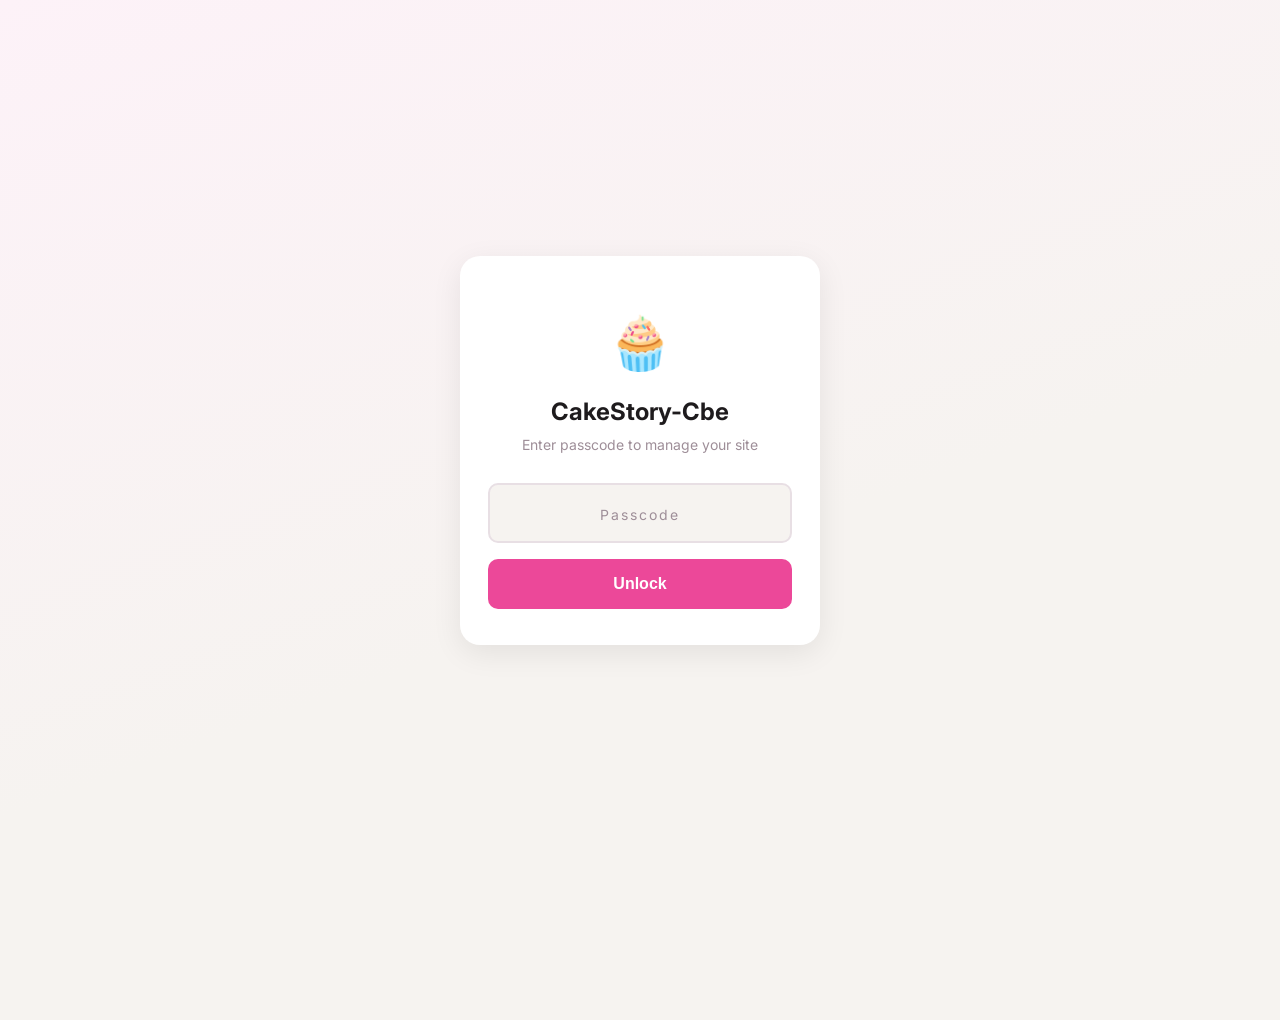
==== commit 11bf6809: "rename to CakeStory-Cbe" ====
--- a/admin.html
+++ b/admin.html
@@ -3,7 +3,7 @@
 <head>
 <meta charset="UTF-8">
 <meta name="viewport" content="width=device-width,initial-scale=1,maximum-scale=1,user-scalable=no,viewport-fit=cover">
-<title>CakeStory Admin</title>
+<title>CakeStory-Cbe — Admin</title>
 <link rel="preconnect" href="https://fonts.googleapis.com">
 <link rel="preconnect" href="https://fonts.gstatic.com" crossorigin>
 <link href="https://fonts.googleapis.com/css2?family=Inter:wght@400;500;600;700&display=swap" rel="stylesheet">
@@ -332,7 +332,7 @@
 <div class="lock-screen" id="lockScreen">
   <div class="lock-card">
     <div class="lock-icon">🧁</div>
-    <h1>CakeStory Admin</h1>
+    <h1>CakeStory-Cbe</h1>
     <p class="sub">Enter passcode to manage your site</p>
     <input type="password" id="passcode" placeholder="Passcode" maxlength="20" autocomplete="off">
     <button onclick="unlock()">Unlock</button>
@@ -346,7 +346,7 @@
     <div class="header-left">
       <div class="header-avatar">CS</div>
       <div class="header-info">
-        <h2>CakeStory CMS</h2>
+        <h2>CakeStory-Cbe</h2>
         <span>Content Manager</span>
       </div>
     </div>
